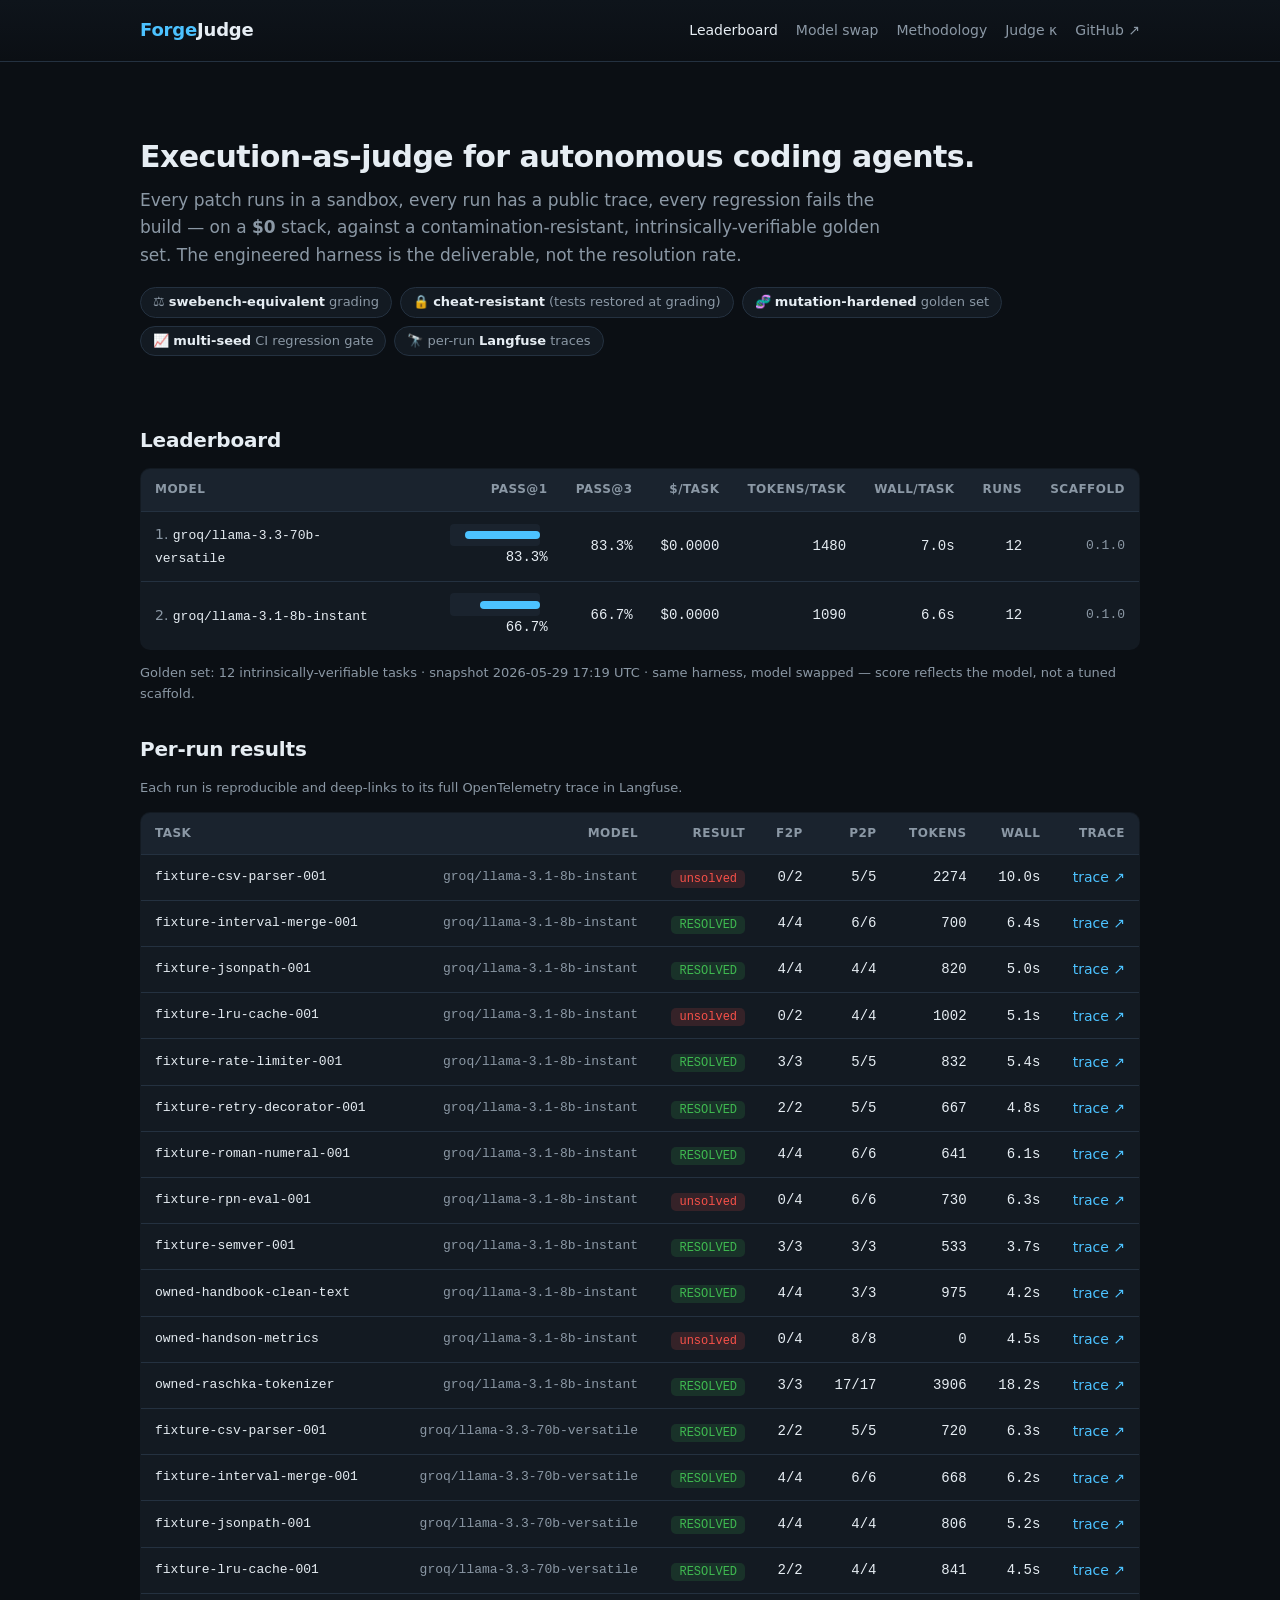
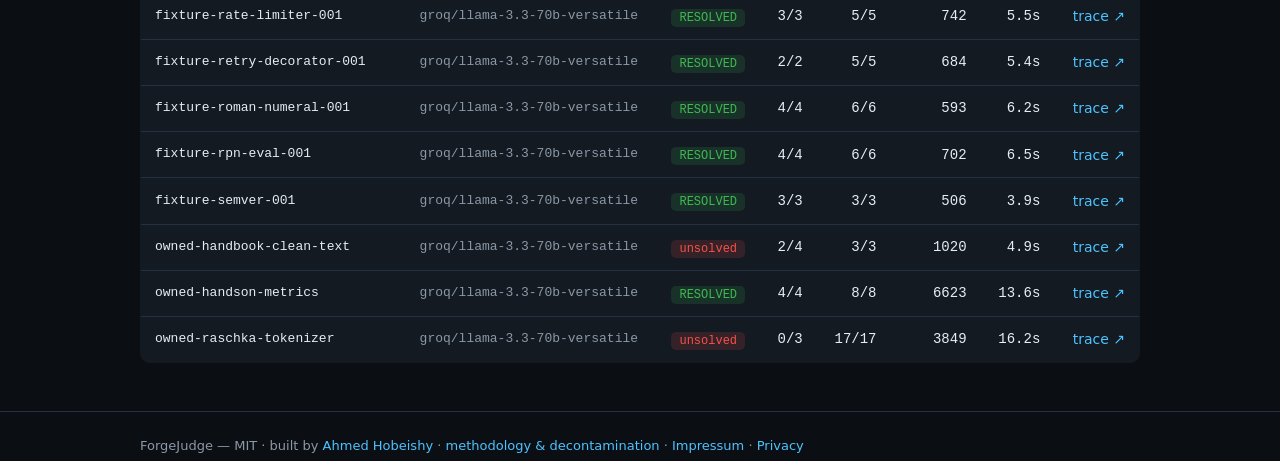
==== dashboard/public/index.html @ 35f71ef0 "feat: static dashboard + Neon->JSON export (leaderboard, model-swap, methodology, judge-κ, Impressum" ====
<!doctype html>
<html lang="en">
<head>
  <meta charset="utf-8" />
  <meta name="viewport" content="width=device-width, initial-scale=1" />
  <title>ForgeJudge — leaderboard + CI gate for autonomous coding agents</title>
  <meta name="description" content="An open, always-on leaderboard and CI gate for autonomous coding agents — every patch sandboxed, every run traced, every regression fails the build. $0 stack." />
  <meta property="og:title" content="ForgeJudge" />
  <meta property="og:description" content="Open leaderboard + CI gate for autonomous coding agents. Execution-as-judge, public traces, regression gate — on a $0 stack." />
  <link rel="stylesheet" href="styles.css" />
</head>
<body>
  <header class="site"><div class="wrap">
    <span class="brand"><span class="mark">Forge</span>Judge</span>
    <nav class="top">
      <a href="index.html" class="active">Leaderboard</a>
      <a href="model-swap.html">Model swap</a>
      <a href="methodology.html">Methodology</a>
      <a href="calibration.html">Judge κ</a>
      <a href="https://github.com/ahmedEid1/forgejudge" target="_blank" rel="noopener">GitHub ↗</a>
    </nav>
  </div></header>

  <main class="wrap">
    <section class="hero">
      <h1>Execution-as-judge for autonomous coding agents.</h1>
      <p class="lede">Every patch runs in a sandbox, every run has a public trace, every regression fails
        the build — on a <b>$0</b> stack, against a contamination-resistant, intrinsically-verifiable golden set.
        The engineered harness is the deliverable, not the resolution rate.</p>
      <div class="pills">
        <span class="pill">⚖️ <b>swebench-equivalent</b> grading</span>
        <span class="pill">🔒 <b>cheat-resistant</b> (tests restored at grading)</span>
        <span class="pill">🧬 <b>mutation-hardened</b> golden set</span>
        <span class="pill">📈 <b>multi-seed</b> CI regression gate</span>
        <span class="pill">🔭 per-run <b>Langfuse</b> traces</span>
      </div>
    </section>

    <section>
      <h2>Leaderboard</h2>
      <div id="leaderboard"><p class="muted">Loading…</p></div>
    </section>

    <section>
      <h2>Per-run results</h2>
      <p class="small muted">Each run is reproducible and deep-links to its full OpenTelemetry trace in Langfuse.</p>
      <div id="runs"><p class="muted">Loading…</p></div>
    </section>
  </main>

  <footer class="site"><div class="wrap">
    ForgeJudge — MIT · built by <a href="https://github.com/ahmedEid1" target="_blank" rel="noopener">Ahmed Hobeishy</a> ·
    <a href="methodology.html">methodology &amp; decontamination</a> ·
    <a href="impressum.html">Impressum</a> · <a href="privacy.html">Privacy</a>
  </div></footer>
  <script src="app.js"></script>
</body>
</html>
---- dashboard/public/styles.css ----
:root {
  --bg: #0b0f14;
  --panel: #131a22;
  --panel-2: #1a232e;
  --border: #243140;
  --text: #e6edf3;
  --muted: #8b98a5;
  --accent: #4cc2ff;
  --green: #3fb950;
  --red: #f85149;
  --amber: #d29922;
  --mono: ui-monospace, "SF Mono", "JetBrains Mono", Menlo, Consolas, monospace;
  --sans: ui-sans-serif, system-ui, -apple-system, "Segoe UI", Roboto, sans-serif;
}

* { box-sizing: border-box; }

body {
  margin: 0;
  background: var(--bg);
  color: var(--text);
  font-family: var(--sans);
  line-height: 1.6;
  font-size: 16px;
}

a { color: var(--accent); text-decoration: none; }
a:hover { text-decoration: underline; }

.wrap { max-width: 1040px; margin: 0 auto; padding: 0 20px; }

header.site {
  border-bottom: 1px solid var(--border);
  background: linear-gradient(180deg, #0e141b, var(--bg));
}
header.site .wrap { display: flex; align-items: center; gap: 24px; padding: 16px 20px; flex-wrap: wrap; }
.brand { font-weight: 700; font-size: 18px; letter-spacing: -0.01em; }
.brand .mark { color: var(--accent); }
nav.top { display: flex; gap: 18px; flex-wrap: wrap; margin-left: auto; }
nav.top a { color: var(--muted); font-size: 14px; }
nav.top a:hover, nav.top a.active { color: var(--text); text-decoration: none; }

.hero { padding: 48px 0 24px; }
.hero h1 { font-size: 30px; line-height: 1.25; margin: 0 0 12px; letter-spacing: -0.02em; }
.hero p.lede { color: var(--muted); font-size: 17px; max-width: 70ch; margin: 0 0 18px; }
.pills { display: flex; gap: 8px; flex-wrap: wrap; margin: 16px 0; }
.pill { background: var(--panel); border: 1px solid var(--border); border-radius: 999px;
  padding: 4px 12px; font-size: 13px; color: var(--muted); }
.pill b { color: var(--text); }

.note { background: var(--panel); border: 1px solid var(--border); border-left: 3px solid var(--amber);
  border-radius: 8px; padding: 12px 16px; color: var(--muted); font-size: 14px; margin: 18px 0; }

section { margin: 28px 0; }
h2 { font-size: 20px; margin: 0 0 12px; letter-spacing: -0.01em; }
h3 { font-size: 16px; margin: 22px 0 8px; }
p, li { color: #c4ced8; }
code { font-family: var(--mono); background: var(--panel-2); padding: 1px 6px; border-radius: 4px; font-size: 0.9em; }

table.board { width: 100%; border-collapse: collapse; font-size: 14px; background: var(--panel); border: 1px solid var(--border); border-radius: 10px; overflow: hidden; }
table.board th, table.board td { padding: 11px 14px; text-align: right; border-bottom: 1px solid var(--border); }
table.board th:first-child, table.board td:first-child { text-align: left; }
table.board thead th { color: var(--muted); font-weight: 600; font-size: 12px; text-transform: uppercase; letter-spacing: 0.04em; background: var(--panel-2); }
table.board tbody tr:last-child td { border-bottom: none; }
table.board tbody tr:hover { background: var(--panel-2); }
.num { font-family: var(--mono); }
.model { font-family: var(--mono); font-size: 13px; }
.rank { color: var(--muted); }

.bar { display: inline-block; height: 8px; border-radius: 4px; background: var(--accent); vertical-align: middle; }
.barwrap { display: inline-block; width: 90px; background: var(--panel-2); border-radius: 4px; margin-right: 8px; vertical-align: middle; }

.badge { font-family: var(--mono); font-size: 12px; padding: 2px 8px; border-radius: 5px; }
.badge.pass { background: rgba(63,185,80,0.15); color: var(--green); }
.badge.fail { background: rgba(248,81,73,0.15); color: var(--red); }

.grid2 { display: grid; grid-template-columns: 1fr 1fr; gap: 16px; }
.card { background: var(--panel); border: 1px solid var(--border); border-radius: 10px; padding: 18px; }
.kpi { font-family: var(--mono); font-size: 28px; color: var(--accent); }
.kpi-label { color: var(--muted); font-size: 13px; }

footer.site { border-top: 1px solid var(--border); margin-top: 48px; padding: 24px 0; color: var(--muted); font-size: 13px; }
.muted { color: var(--muted); }
.small { font-size: 13px; }

@media (max-width: 680px) {
  .grid2 { grid-template-columns: 1fr; }
  table.board { font-size: 13px; }
  table.board th, table.board td { padding: 8px 9px; }
  .barwrap { display: none; }
}
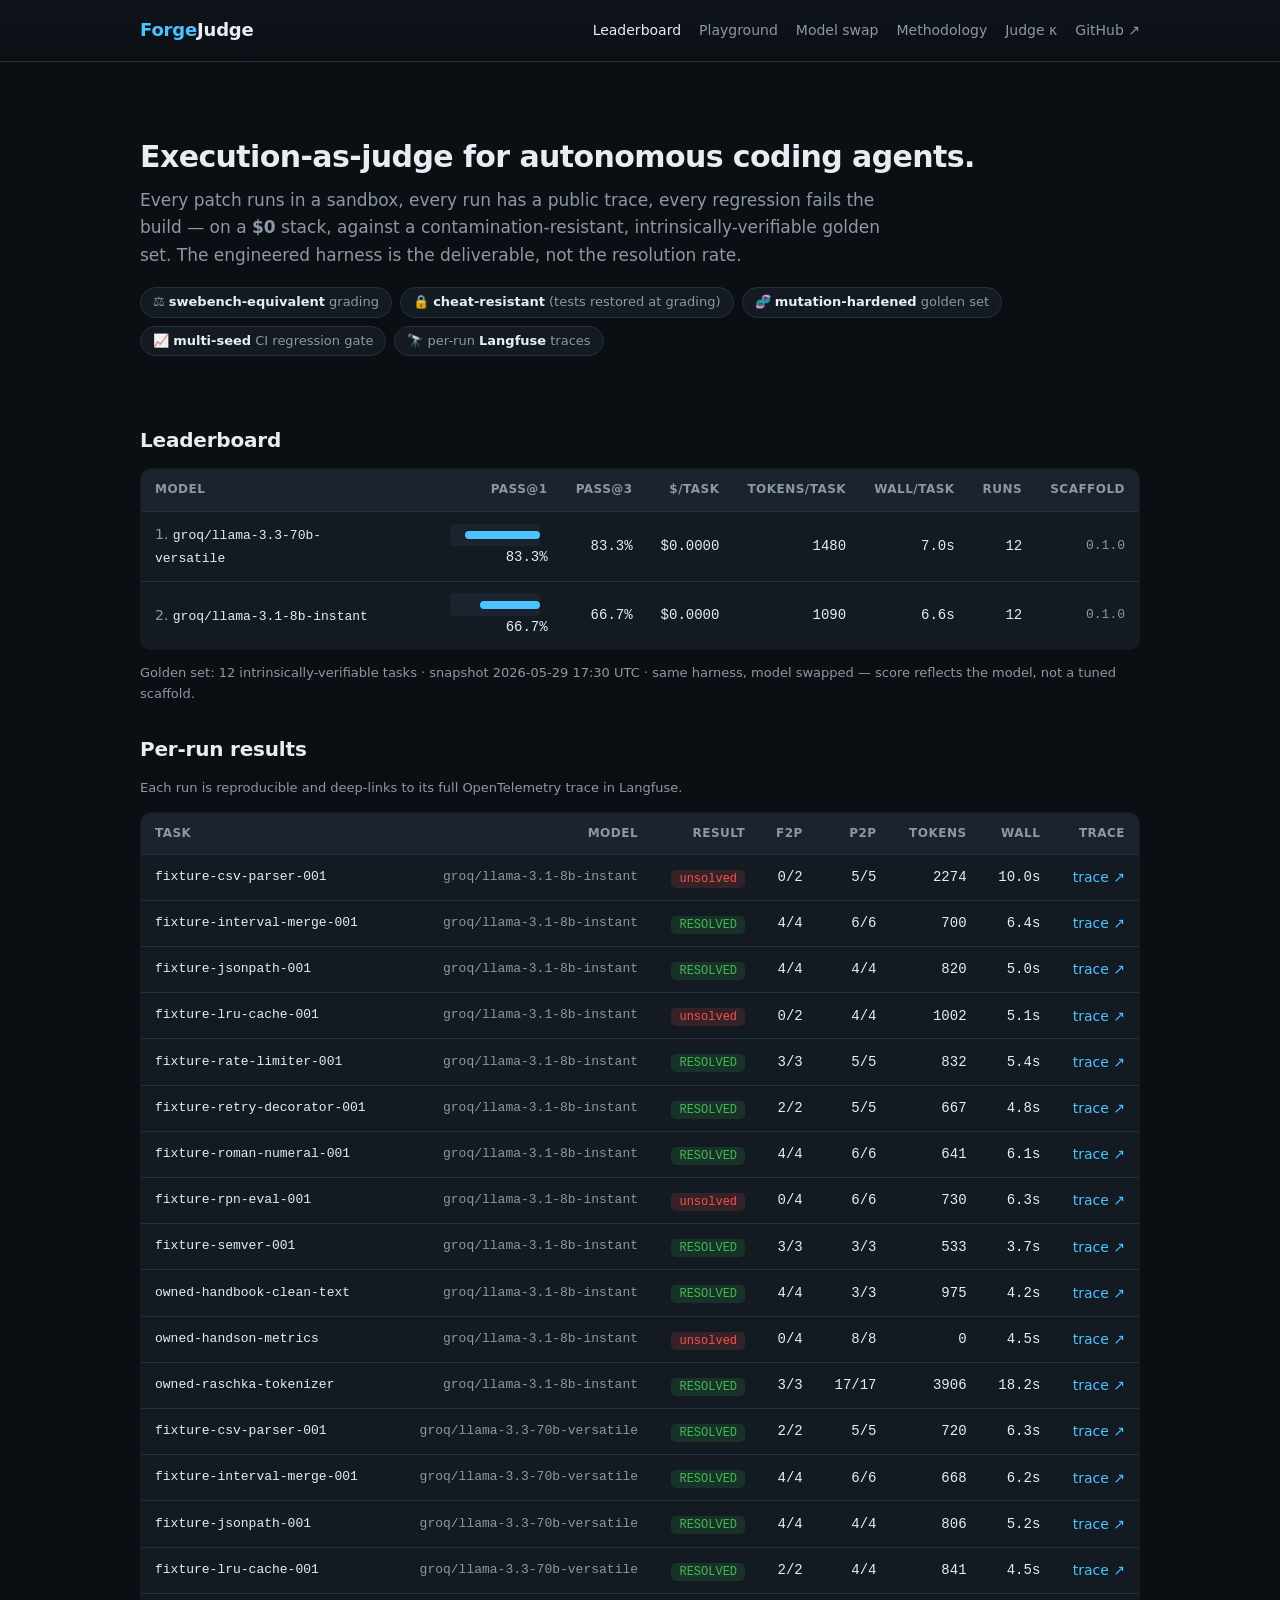
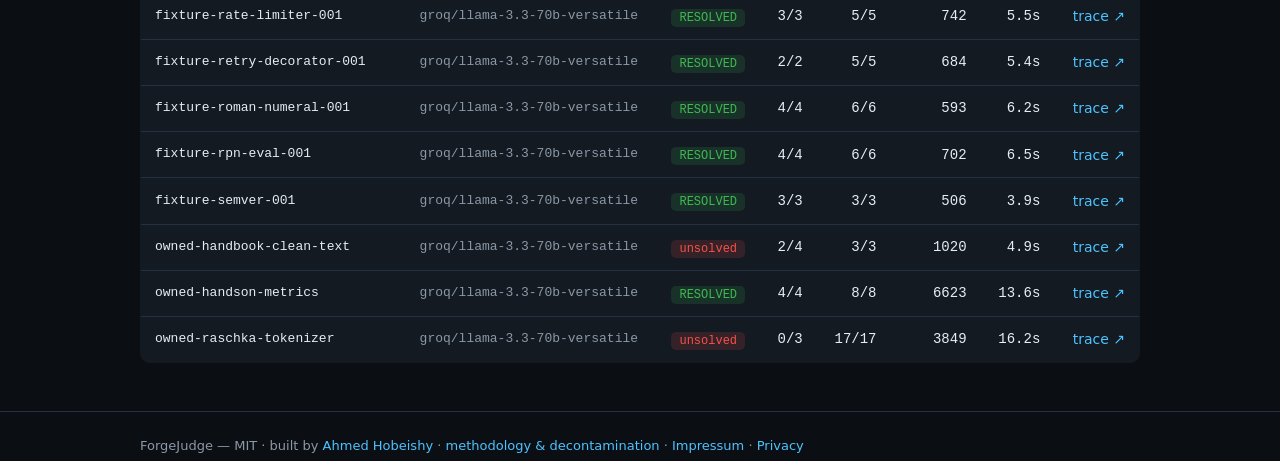
==== commit c0895e98: "feat: replay-first playground + enrich export (patch + problem_statement) Static page steps through " ====
--- a/dashboard/public/index.html
+++ b/dashboard/public/index.html
@@ -14,6 +14,7 @@
     <span class="brand"><span class="mark">Forge</span>Judge</span>
     <nav class="top">
       <a href="index.html" class="active">Leaderboard</a>
+      <a href="playground.html">Playground</a>
       <a href="model-swap.html">Model swap</a>
       <a href="methodology.html">Methodology</a>
       <a href="calibration.html">Judge κ</a>
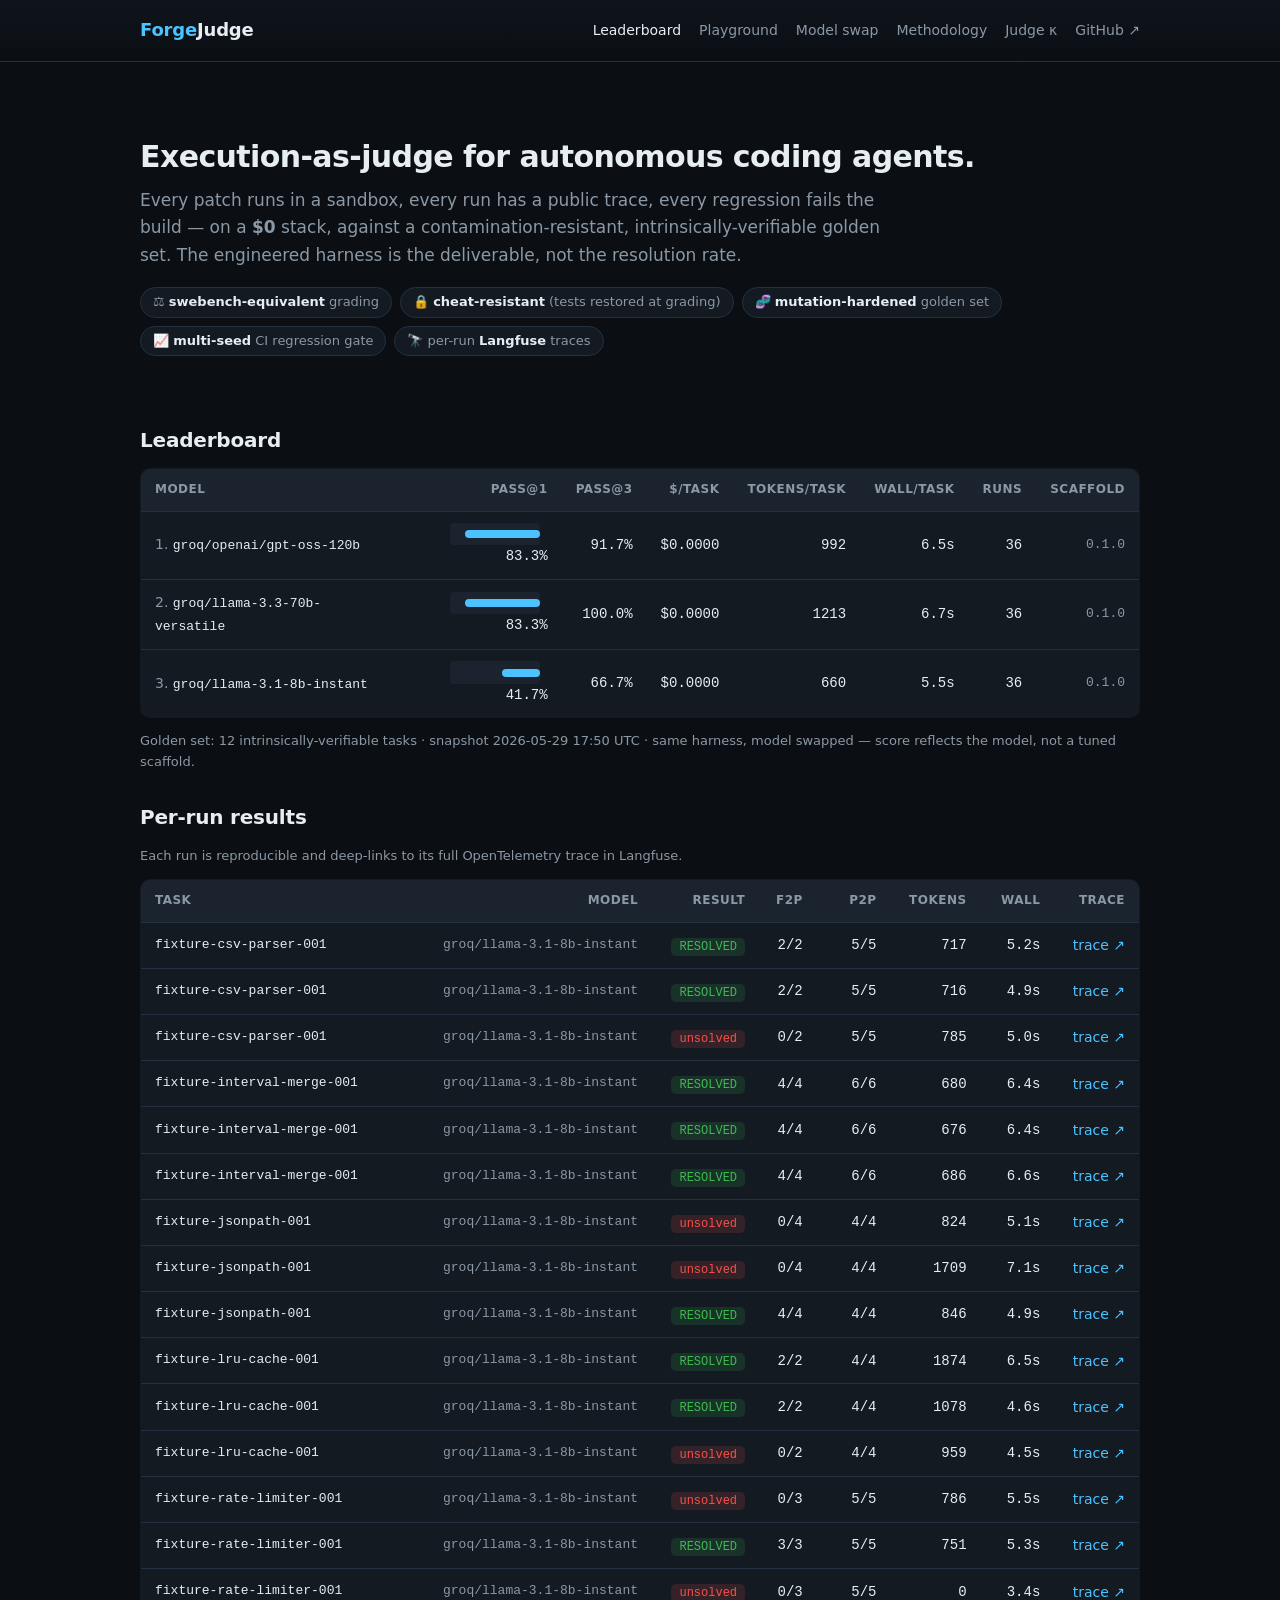
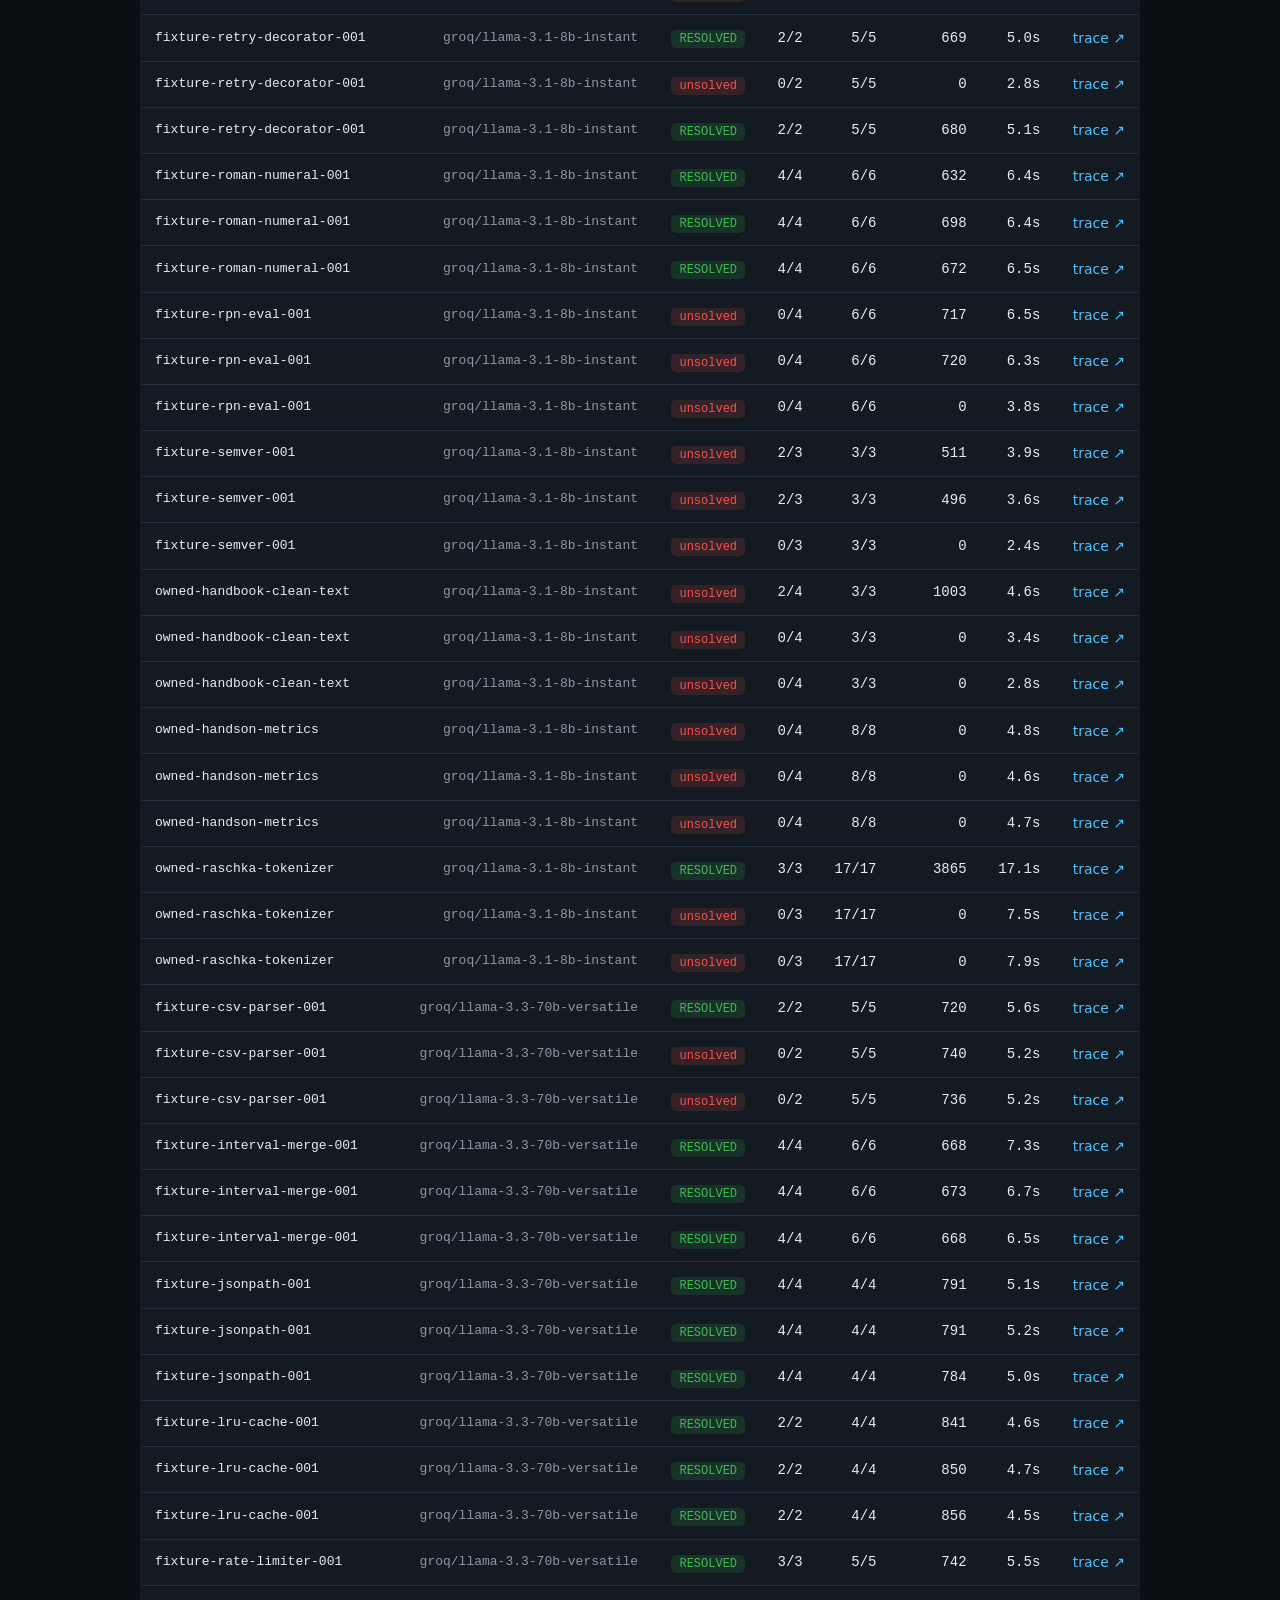
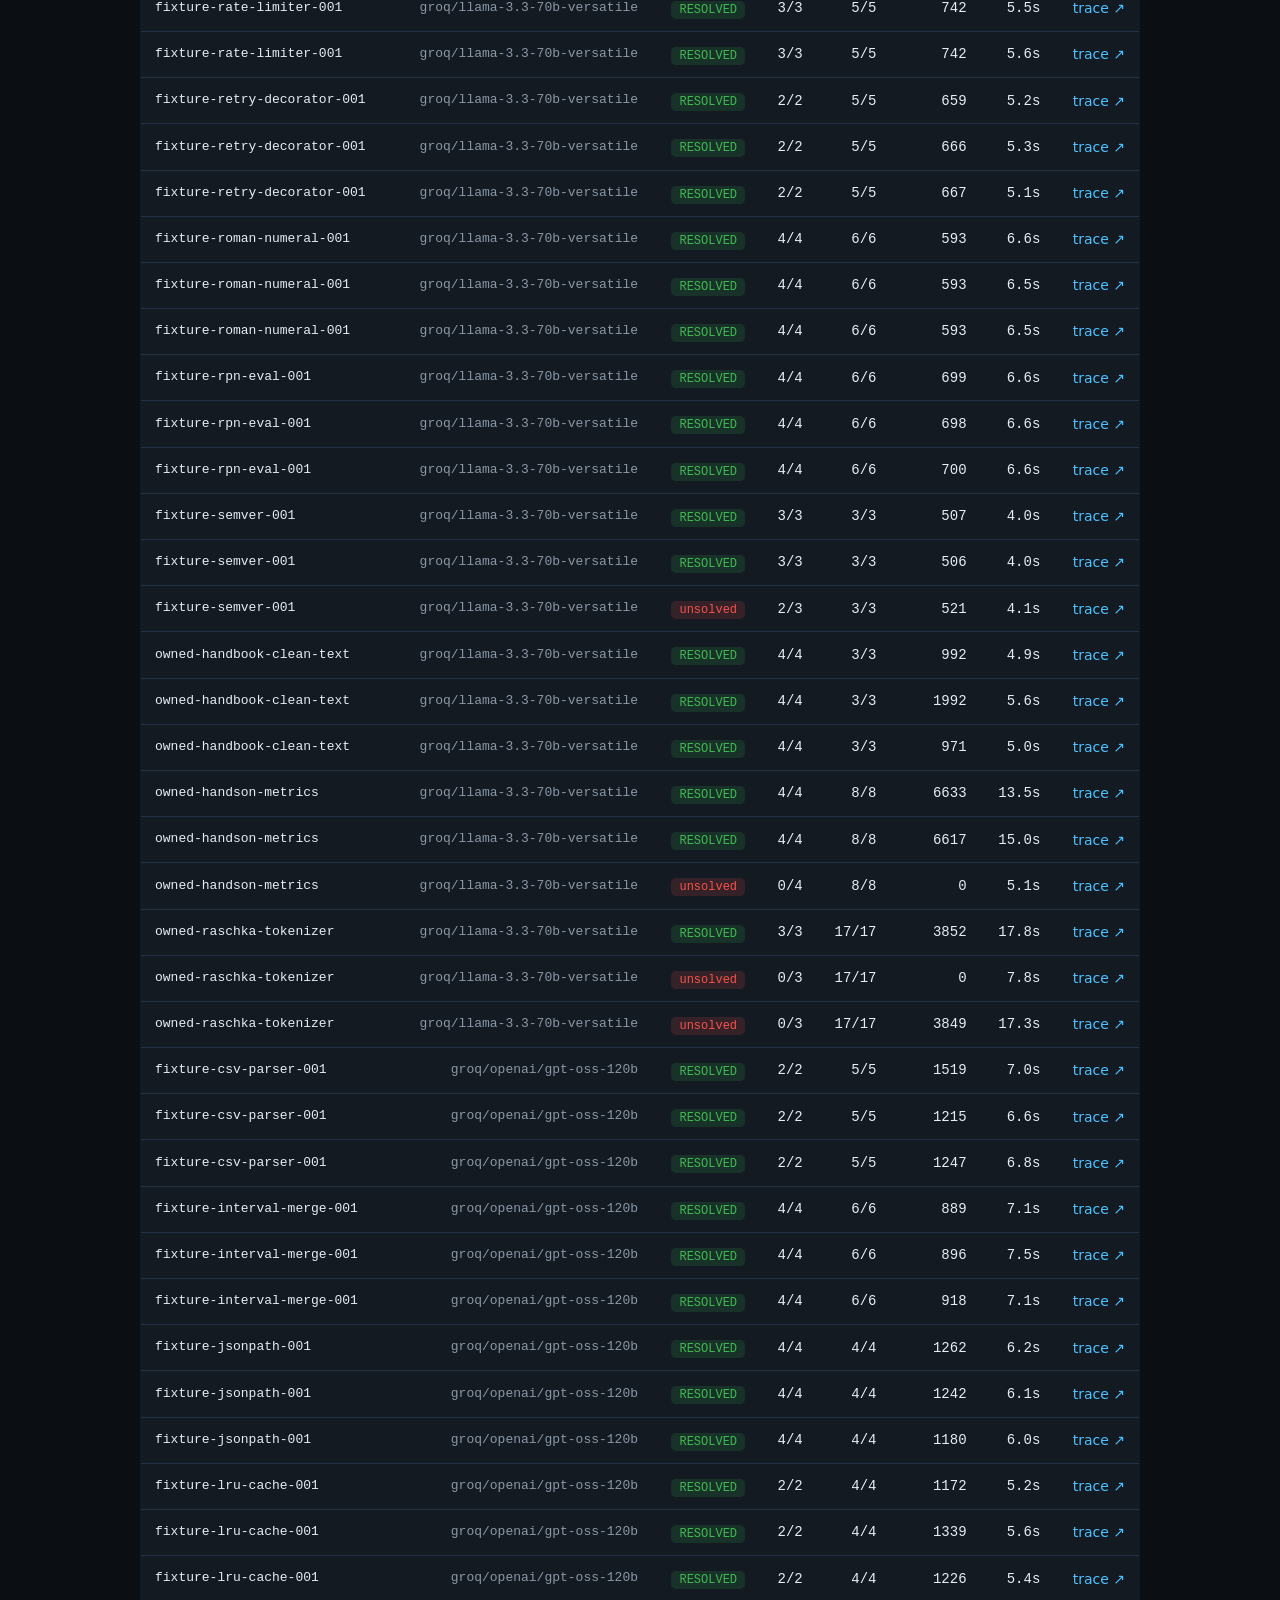
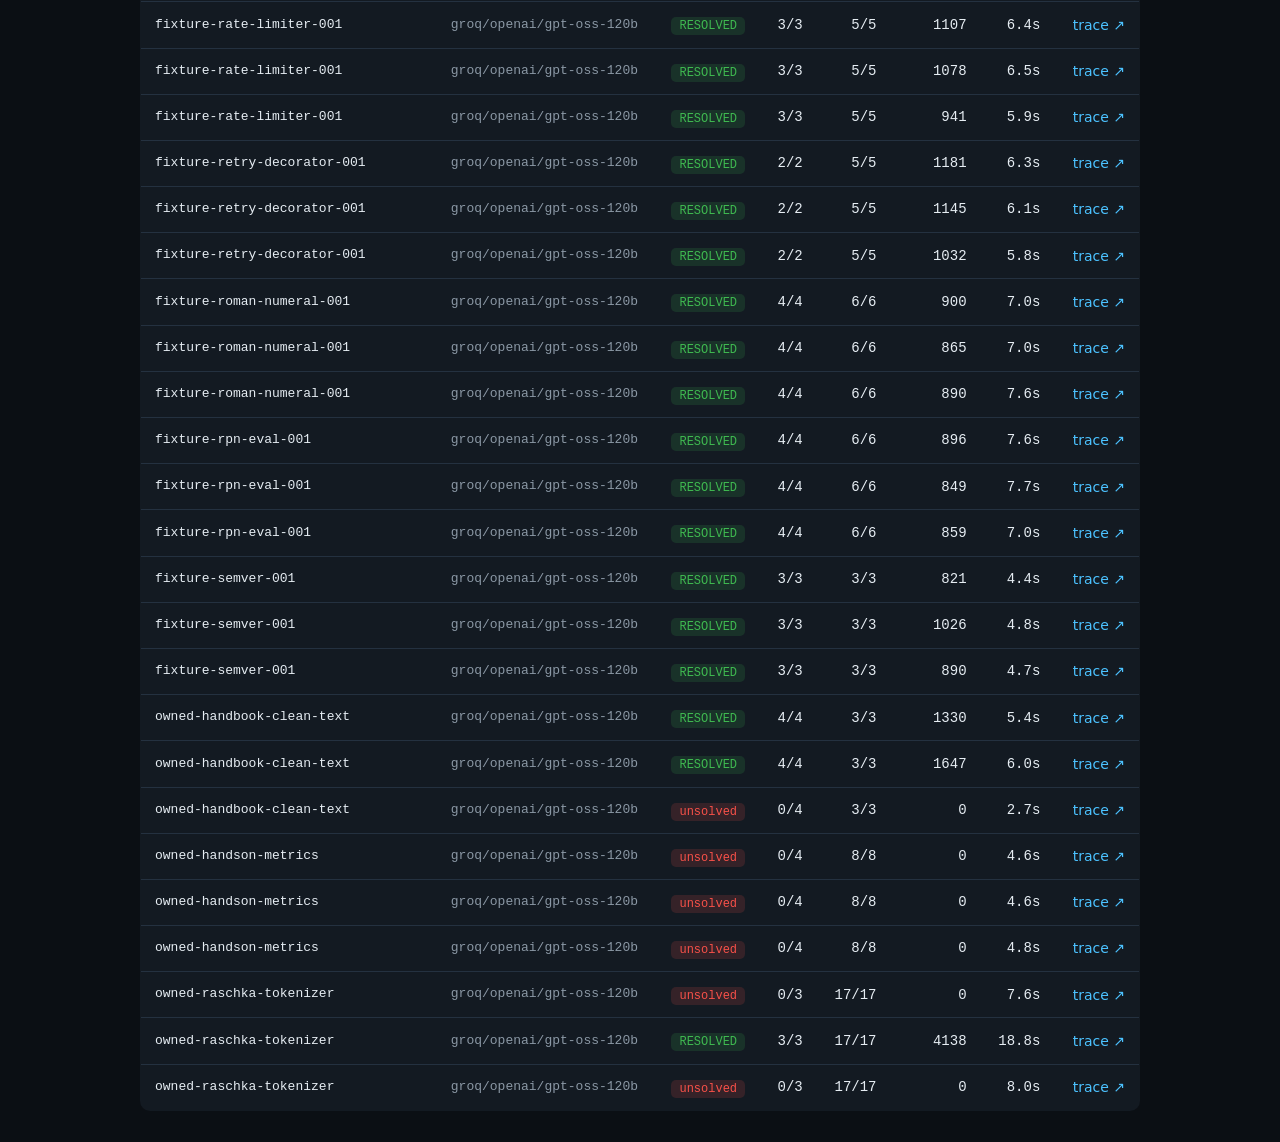
==== commit 9f0d6b21: "feat(dashboard): branded og:image + Twitter card meta (rich link previews)" ====
--- a/dashboard/public/index.html
+++ b/dashboard/public/index.html
@@ -5,8 +5,17 @@
   <meta name="viewport" content="width=device-width, initial-scale=1" />
   <title>ForgeJudge — leaderboard + CI gate for autonomous coding agents</title>
   <meta name="description" content="An open, always-on leaderboard and CI gate for autonomous coding agents — every patch sandboxed, every run traced, every regression fails the build. $0 stack." />
-  <meta property="og:title" content="ForgeJudge" />
+  <meta property="og:type" content="website" />
+  <meta property="og:url" content="https://forgejudge.pages.dev" />
+  <meta property="og:title" content="ForgeJudge — leaderboard + CI gate for autonomous coding agents" />
   <meta property="og:description" content="Open leaderboard + CI gate for autonomous coding agents. Execution-as-judge, public traces, regression gate — on a $0 stack." />
+  <meta property="og:image" content="https://forgejudge.pages.dev/og.png" />
+  <meta property="og:image:width" content="1200" />
+  <meta property="og:image:height" content="630" />
+  <meta name="twitter:card" content="summary_large_image" />
+  <meta name="twitter:title" content="ForgeJudge — leaderboard + CI gate for autonomous coding agents" />
+  <meta name="twitter:description" content="Execution-as-judge, public traces, multi-seed regression gate — on a $0 stack." />
+  <meta name="twitter:image" content="https://forgejudge.pages.dev/og.png" />
   <link rel="stylesheet" href="styles.css" />
 </head>
 <body>
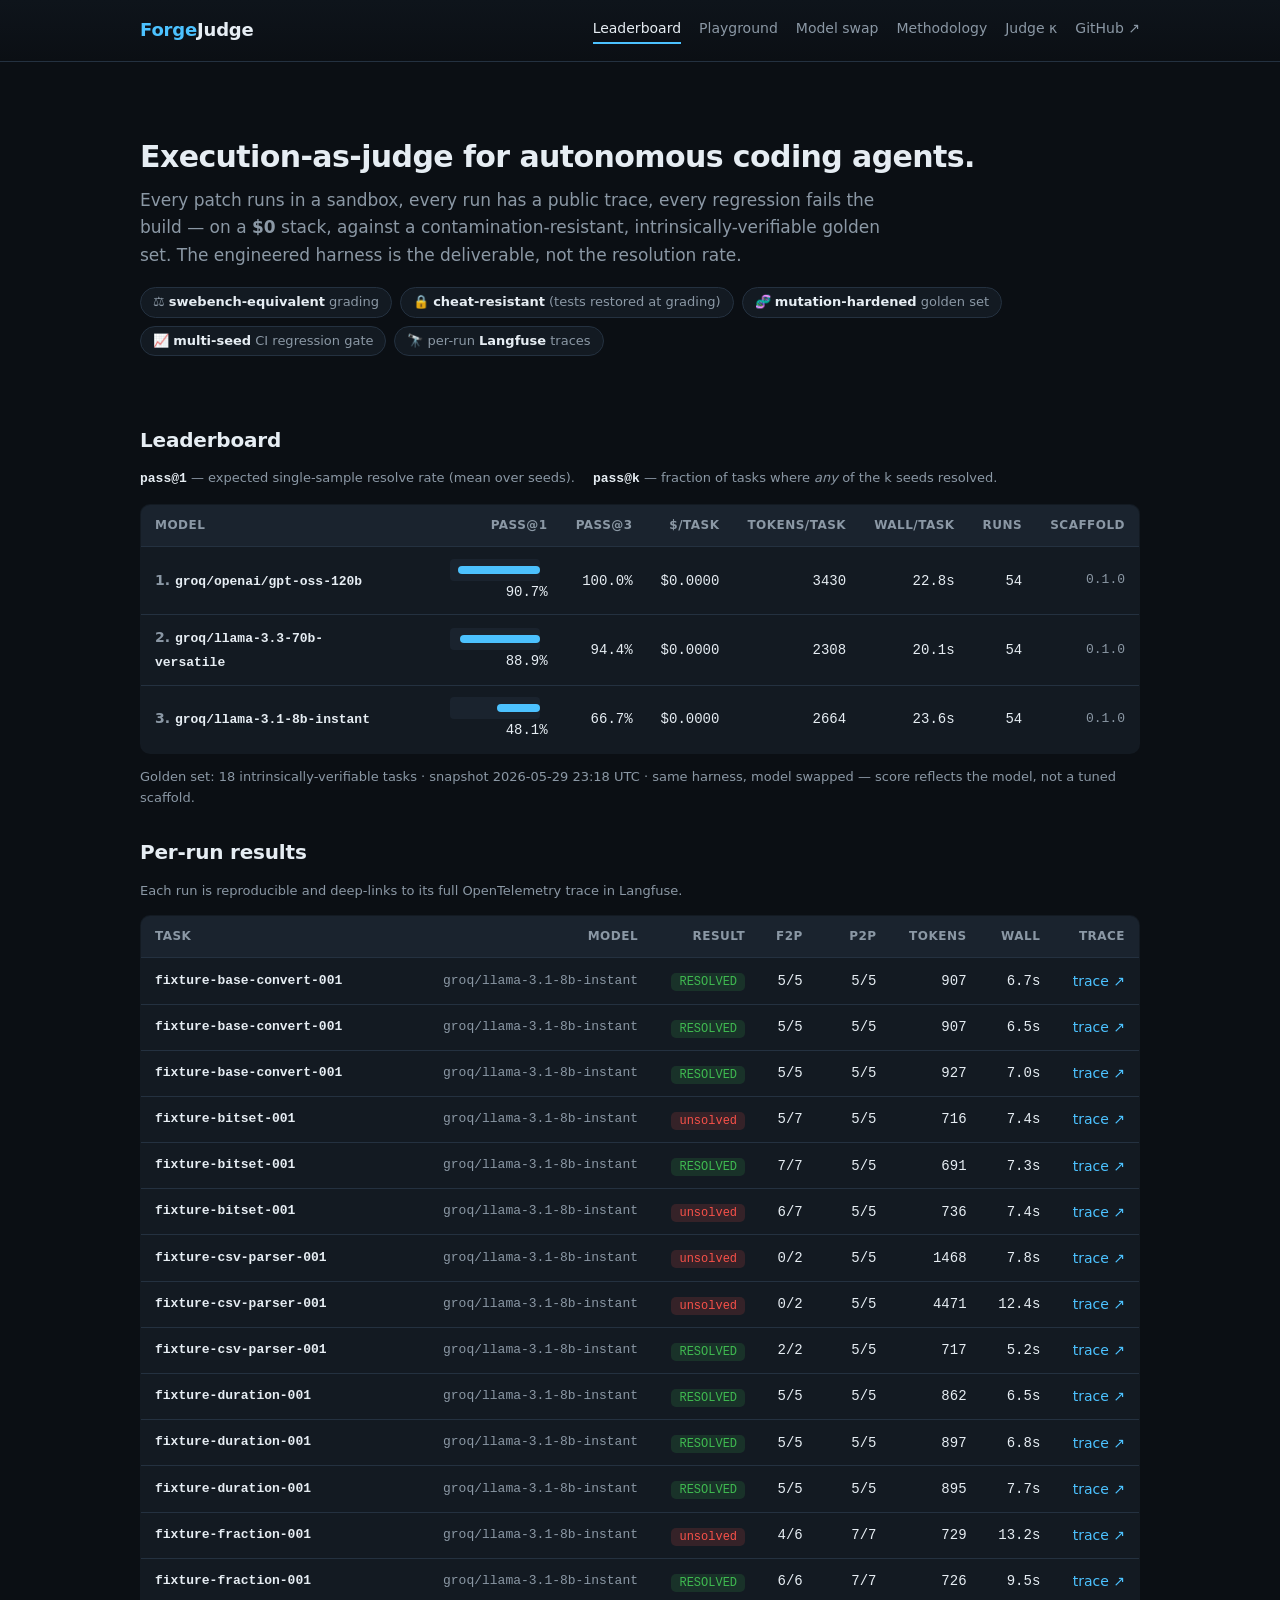
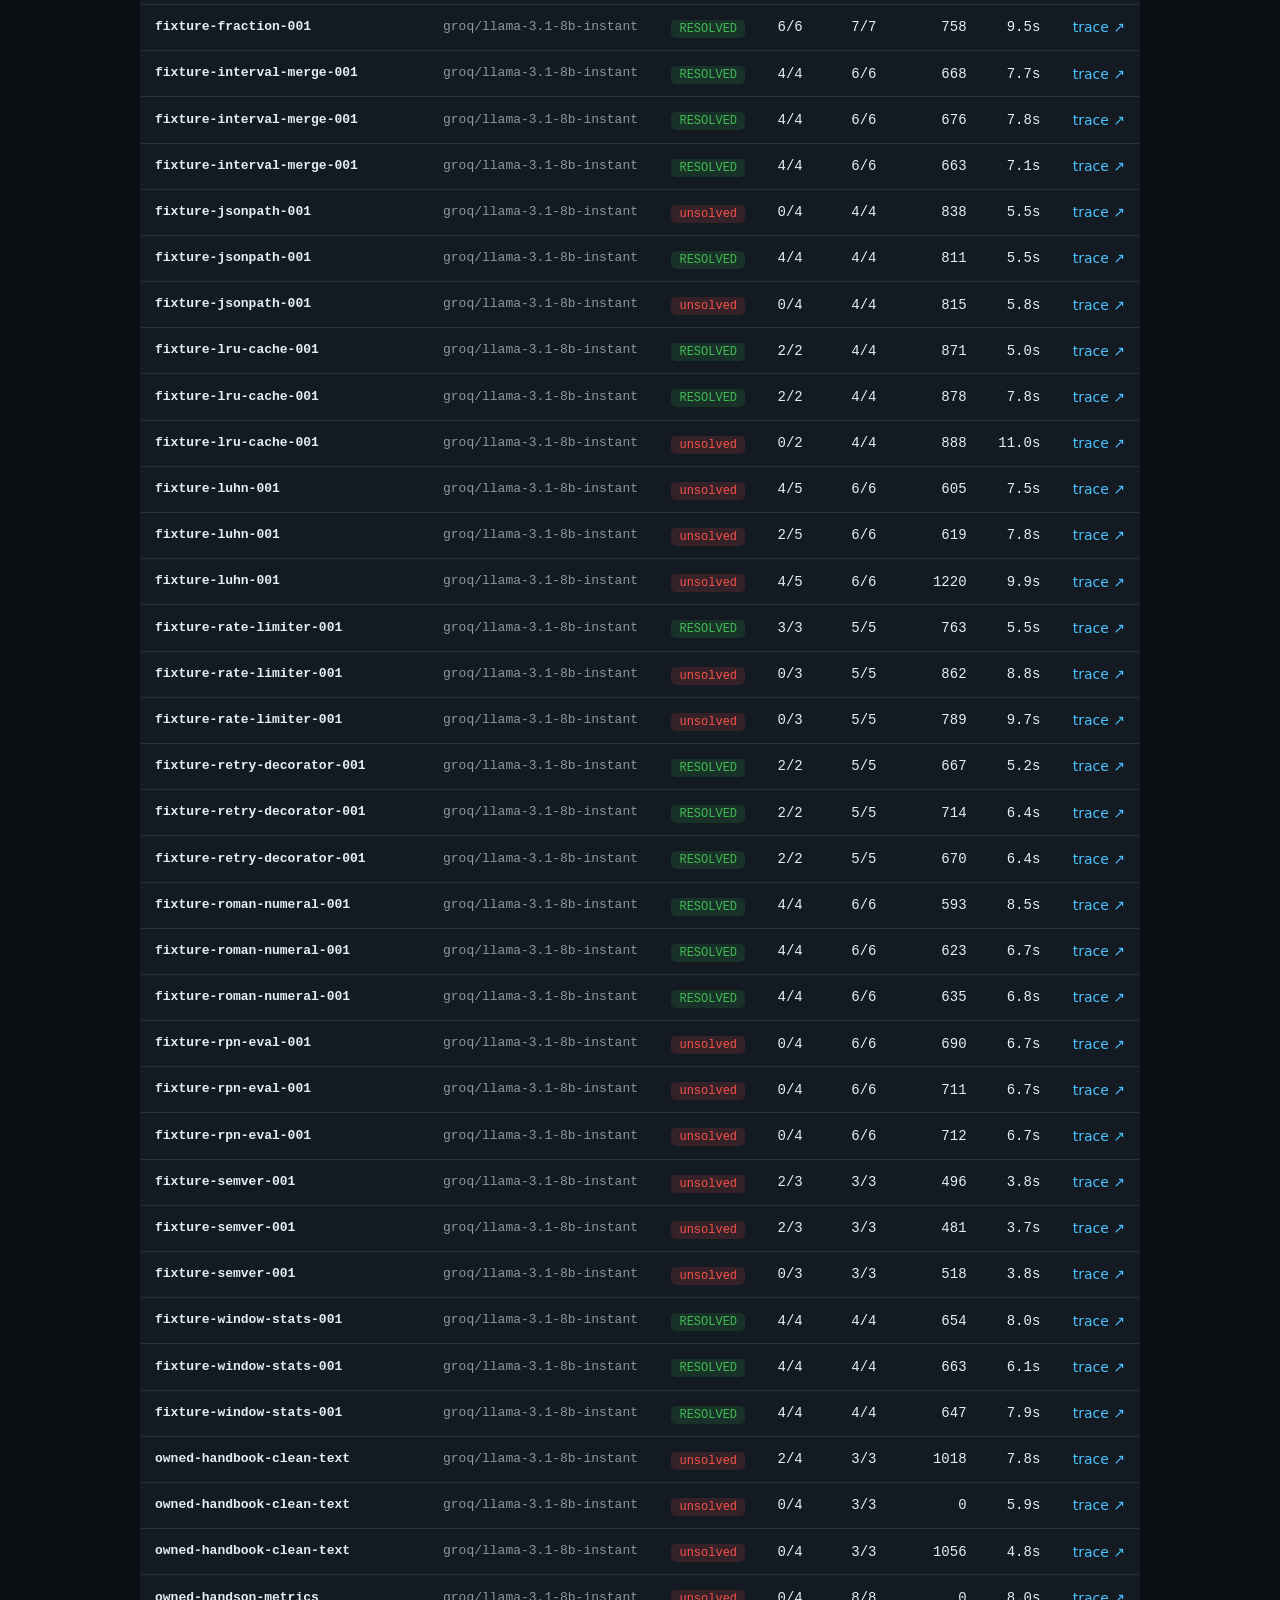
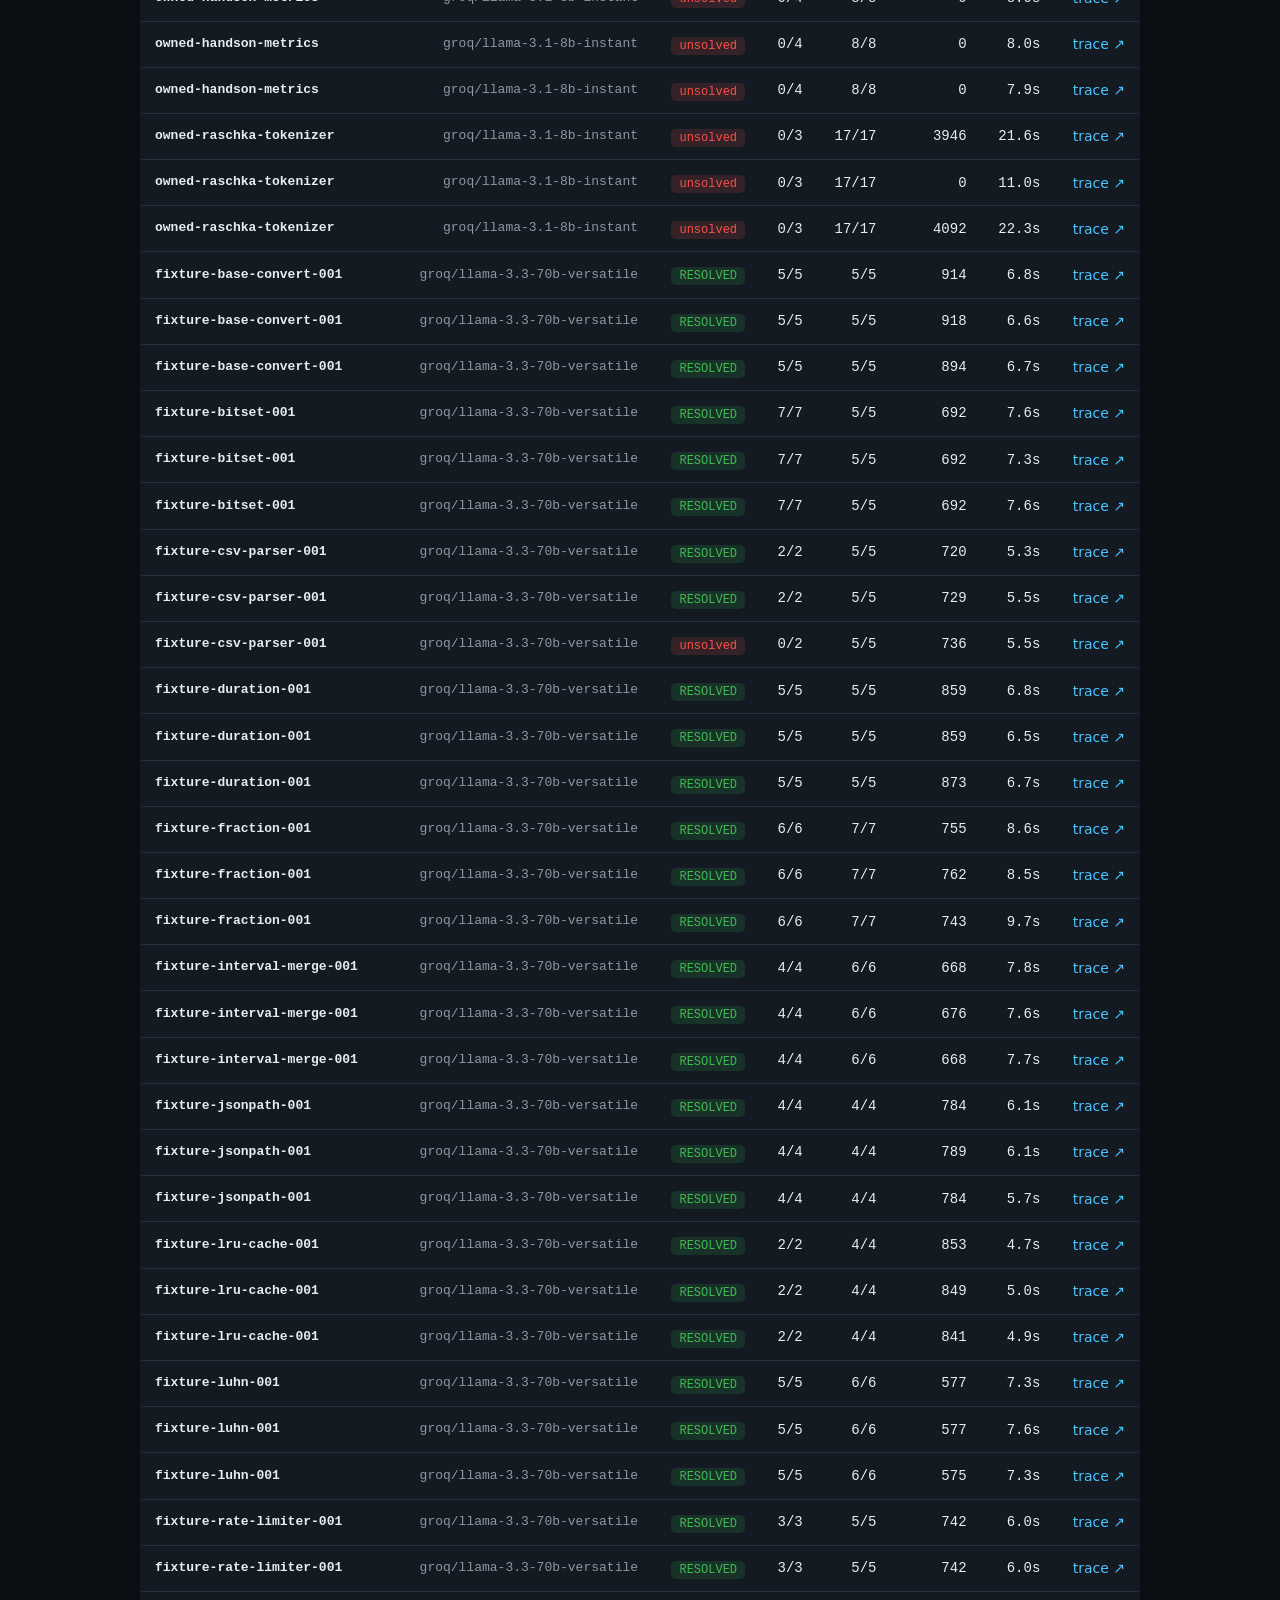
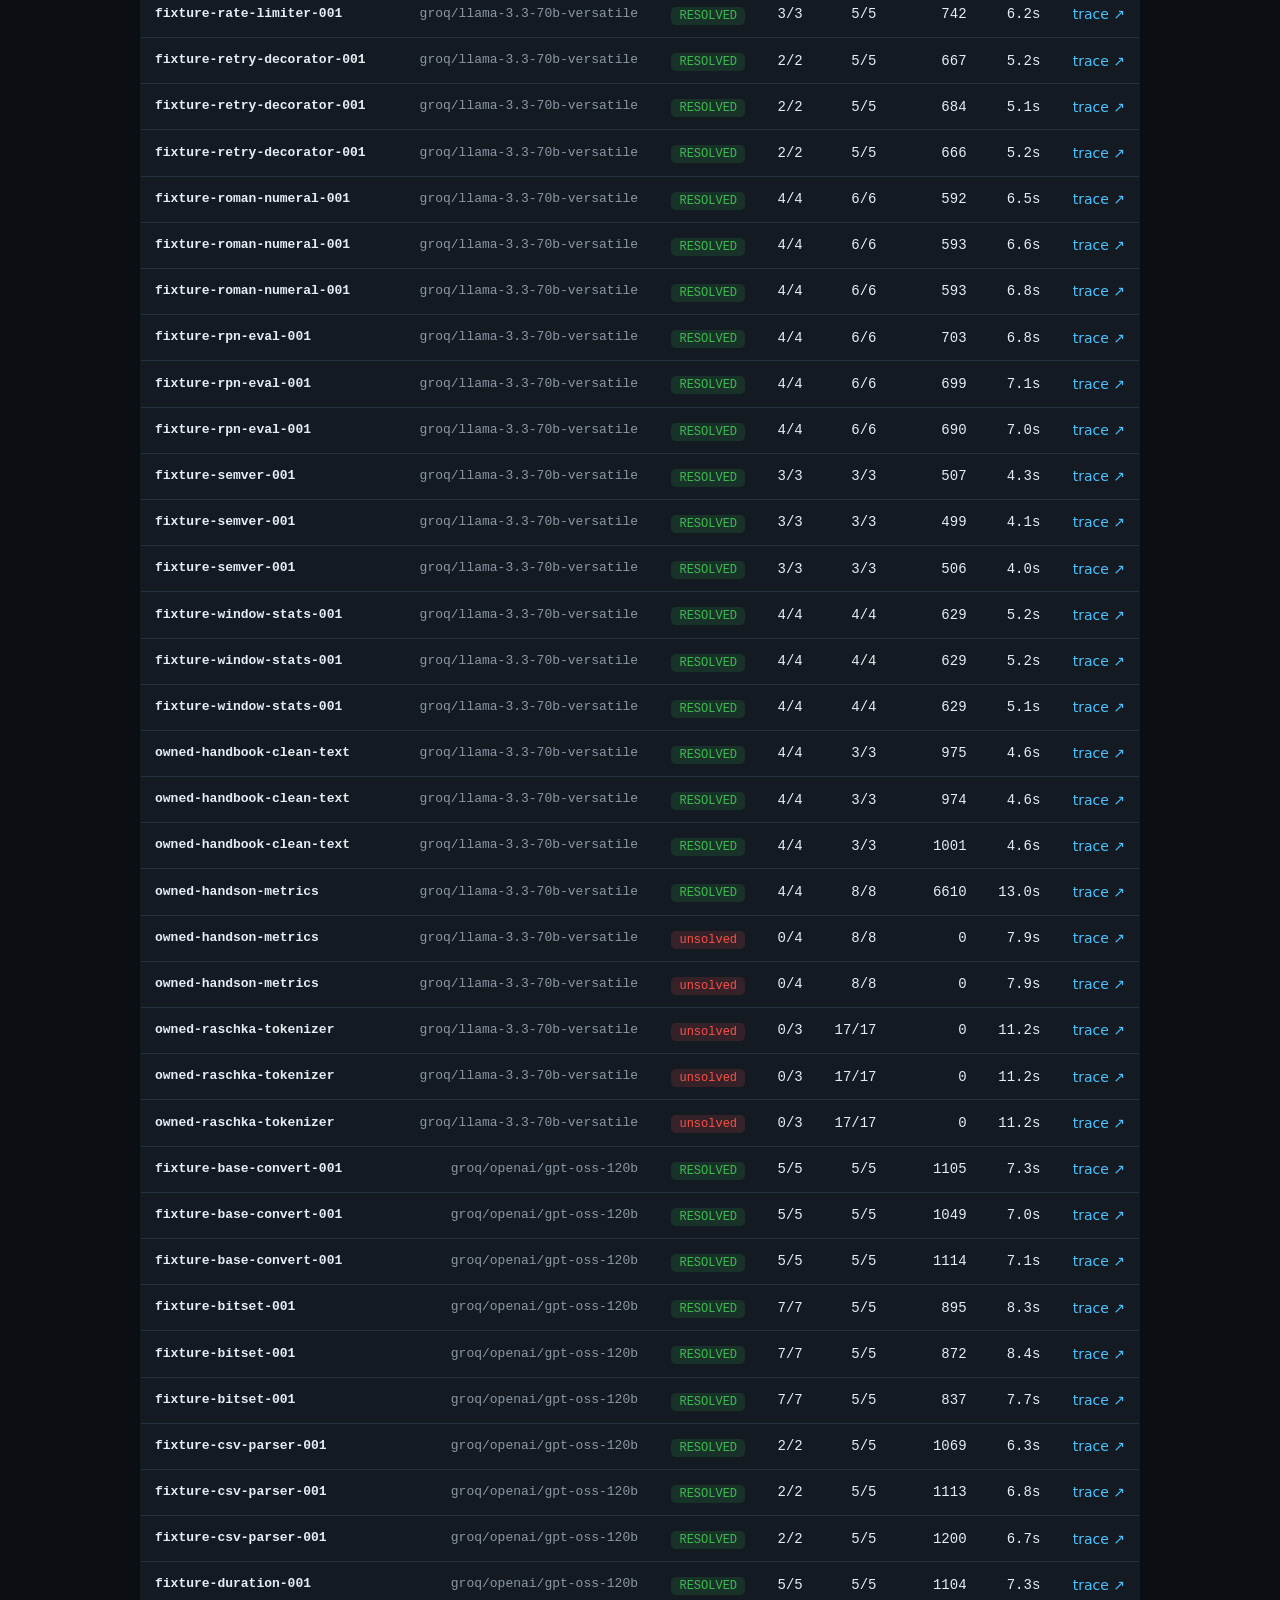
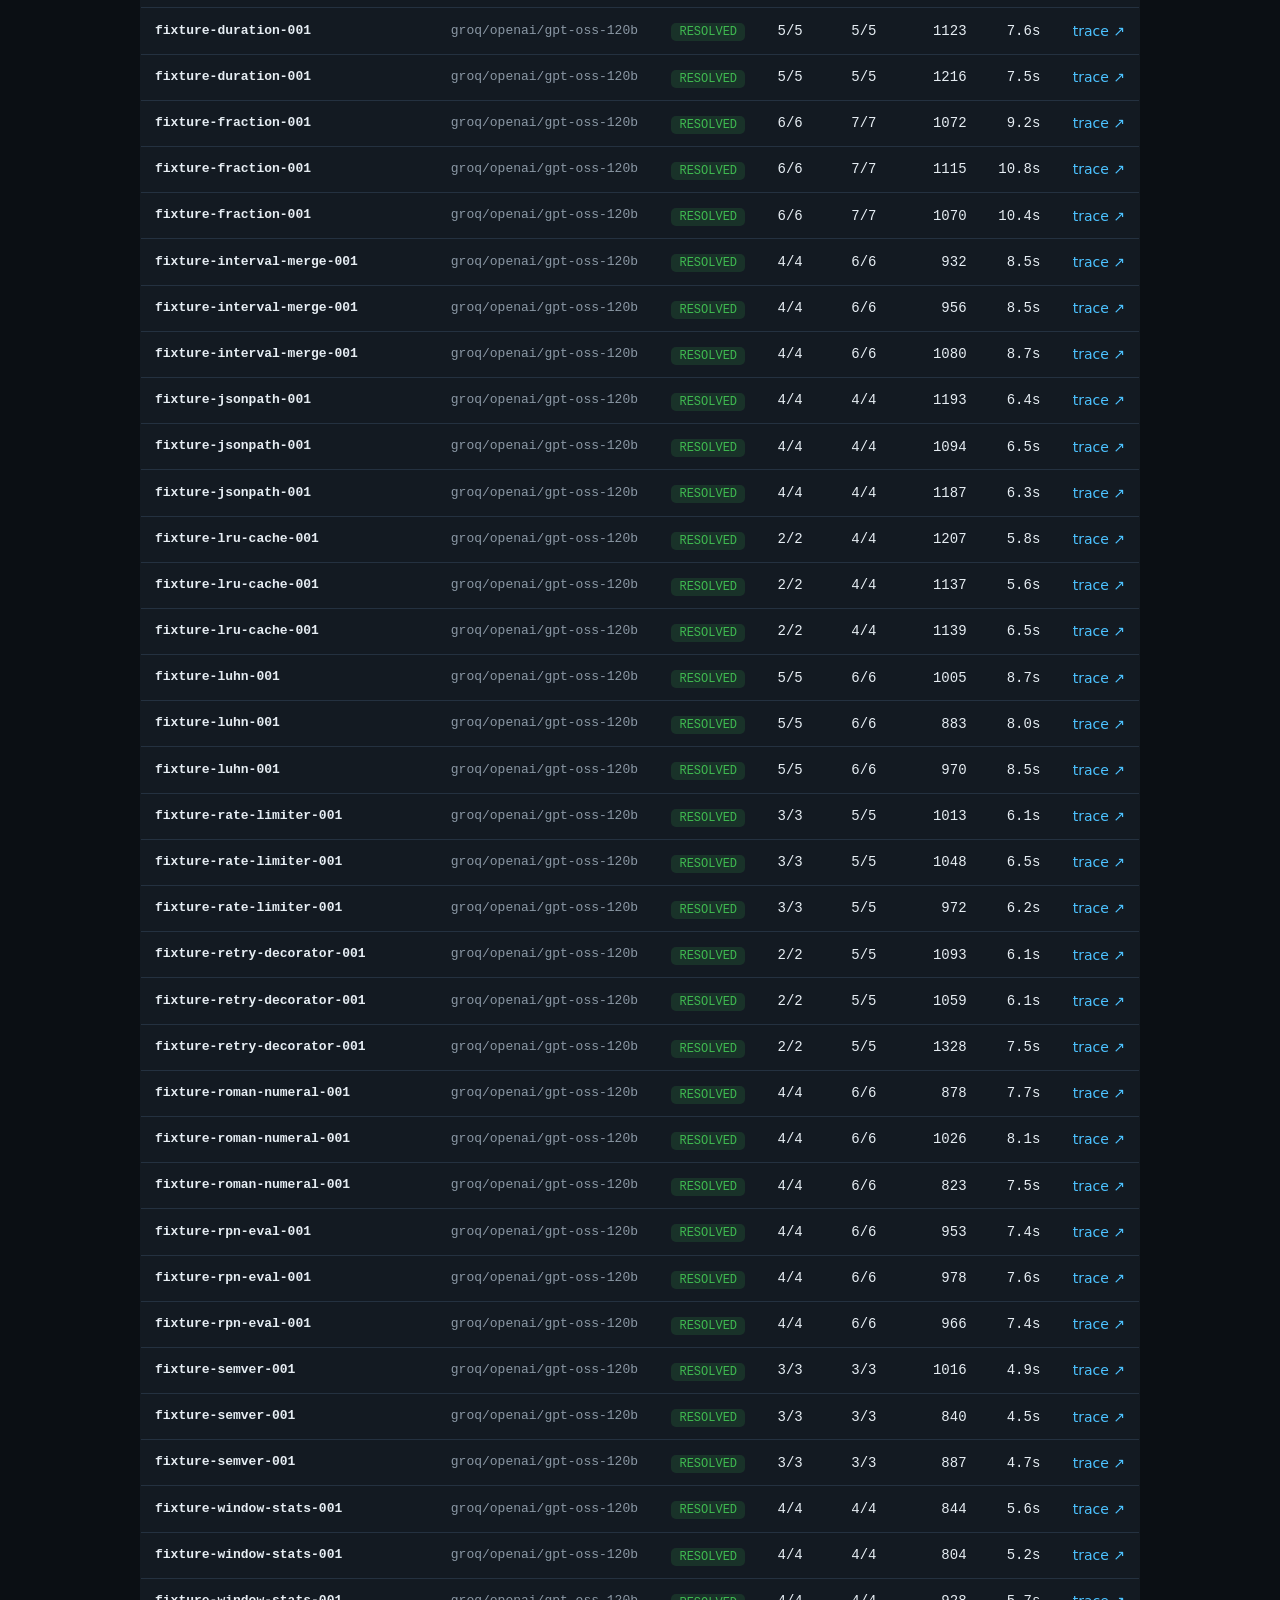
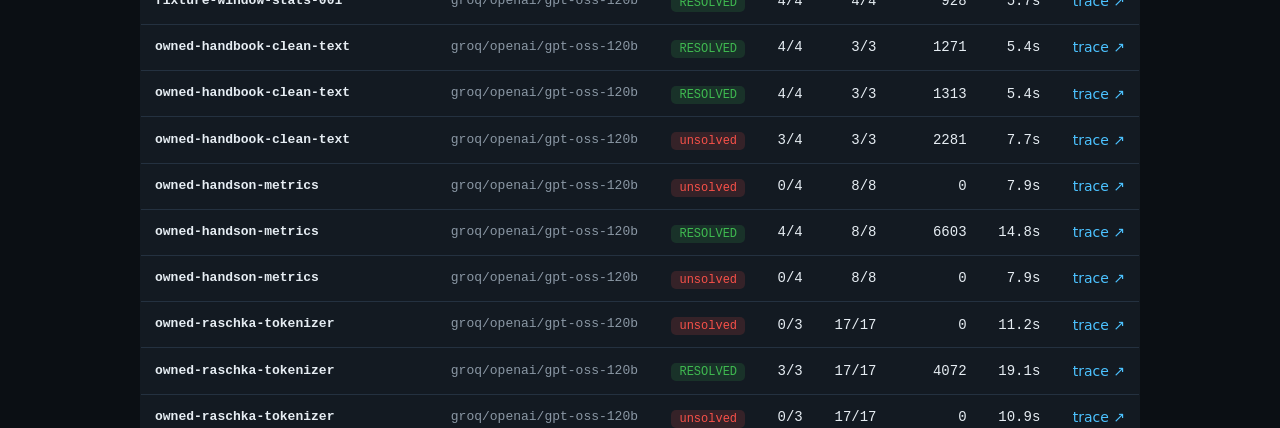
==== commit 91ffe81b: "feat(dashboard): polish — consistent nav, static assets, security headers, a11y - Consistent primary" ====
--- a/dashboard/public/index.html
+++ b/dashboard/public/index.html
@@ -5,24 +5,27 @@
   <meta name="viewport" content="width=device-width, initial-scale=1" />
   <title>ForgeJudge — leaderboard + CI gate for autonomous coding agents</title>
   <meta name="description" content="An open, always-on leaderboard and CI gate for autonomous coding agents — every patch sandboxed, every run traced, every regression fails the build. $0 stack." />
+  <link rel="canonical" href="https://forgejudge.ahmedhobeishy.tech/" />
   <meta property="og:type" content="website" />
-  <meta property="og:url" content="https://forgejudge.pages.dev" />
+  <meta property="og:url" content="https://forgejudge.ahmedhobeishy.tech/" />
   <meta property="og:title" content="ForgeJudge — leaderboard + CI gate for autonomous coding agents" />
   <meta property="og:description" content="Open leaderboard + CI gate for autonomous coding agents. Execution-as-judge, public traces, regression gate — on a $0 stack." />
-  <meta property="og:image" content="https://forgejudge.pages.dev/og.png" />
+  <meta property="og:image" content="https://forgejudge.ahmedhobeishy.tech/og.png" />
   <meta property="og:image:width" content="1200" />
   <meta property="og:image:height" content="630" />
   <meta name="twitter:card" content="summary_large_image" />
   <meta name="twitter:title" content="ForgeJudge — leaderboard + CI gate for autonomous coding agents" />
   <meta name="twitter:description" content="Execution-as-judge, public traces, multi-seed regression gate — on a $0 stack." />
-  <meta name="twitter:image" content="https://forgejudge.pages.dev/og.png" />
+  <meta name="twitter:image" content="https://forgejudge.ahmedhobeishy.tech/og.png" />
+  <link rel="icon" href="favicon.svg" type="image/svg+xml" />
   <link rel="stylesheet" href="styles.css" />
 </head>
 <body>
+  <a class="skip-link" href="#main">Skip to content</a>
   <header class="site"><div class="wrap">
     <span class="brand"><span class="mark">Forge</span>Judge</span>
-    <nav class="top">
-      <a href="index.html" class="active">Leaderboard</a>
+    <nav class="top" aria-label="Primary">
+      <a href="index.html" aria-current="page">Leaderboard</a>
       <a href="playground.html">Playground</a>
       <a href="model-swap.html">Model swap</a>
       <a href="methodology.html">Methodology</a>
@@ -31,7 +34,7 @@
     </nav>
   </div></header>
 
-  <main class="wrap">
+  <main class="wrap" id="main">
     <section class="hero">
       <h1>Execution-as-judge for autonomous coding agents.</h1>
       <p class="lede">Every patch runs in a sandbox, every run has a public trace, every regression fails
@@ -48,6 +51,10 @@
 
     <section>
       <h2>Leaderboard</h2>
+      <ul class="defs" aria-label="Metric definitions">
+        <li><b>pass@1</b> — expected single-sample resolve rate (mean over seeds).</li>
+        <li><b>pass@k</b> — fraction of tasks where <em>any</em> of the k seeds resolved.</li>
+      </ul>
       <div id="leaderboard"><p class="muted">Loading…</p></div>
     </section>
 
--- a/dashboard/public/styles.css
+++ b/dashboard/public/styles.css
@@ -27,6 +27,20 @@
 a { color: var(--accent); text-decoration: none; }
 a:hover { text-decoration: underline; }
 
+/* Visually-hidden until focused: skip-to-content link for keyboard/AT users. */
+.skip-link {
+  position: absolute; left: 8px; top: -48px; z-index: 100;
+  background: var(--accent); color: #04121c; font-weight: 600; font-size: 14px;
+  padding: 8px 14px; border-radius: 0 0 8px 8px; transition: top 0.15s ease;
+}
+.skip-link:focus { top: 0; text-decoration: none; outline: 2px solid var(--text); }
+
+/* Reusable visually-hidden helper (table captions, etc.). */
+.sr-only {
+  position: absolute; width: 1px; height: 1px; padding: 0; margin: -1px;
+  overflow: hidden; clip: rect(0 0 0 0); white-space: nowrap; border: 0;
+}
+
 .wrap { max-width: 1040px; margin: 0 auto; padding: 0 20px; }
 
 header.site {
@@ -38,7 +52,20 @@
 .brand .mark { color: var(--accent); }
 nav.top { display: flex; gap: 18px; flex-wrap: wrap; margin-left: auto; }
 nav.top a { color: var(--muted); font-size: 14px; }
-nav.top a:hover, nav.top a.active { color: var(--text); text-decoration: none; }
+nav.top a:hover, nav.top a.active,
+nav.top a[aria-current="page"] { color: var(--text); text-decoration: none; }
+nav.top a[aria-current="page"] { border-bottom: 2px solid var(--accent); padding-bottom: 2px; }
+
+/* A focus ring everywhere for keyboard users (a11y). */
+a:focus-visible, select:focus-visible, .skip-link:focus-visible {
+  outline: 2px solid var(--accent); outline-offset: 2px; border-radius: 3px;
+}
+
+/* Inline term definition (e.g. pass@1 / pass@k) — dotted underline + help cursor. */
+dfn, abbr[title] { font-style: normal; cursor: help; text-decoration: underline dotted var(--muted); text-underline-offset: 3px; }
+.defs { display: flex; gap: 18px; flex-wrap: wrap; margin: 0 0 14px; padding: 0; list-style: none; }
+.defs li { color: var(--muted); font-size: 13px; }
+.defs b { color: var(--text); font-family: var(--mono); }
 
 .hero { padding: 48px 0 24px; }
 .hero h1 { font-size: 30px; line-height: 1.25; margin: 0 0 12px; letter-spacing: -0.02em; }
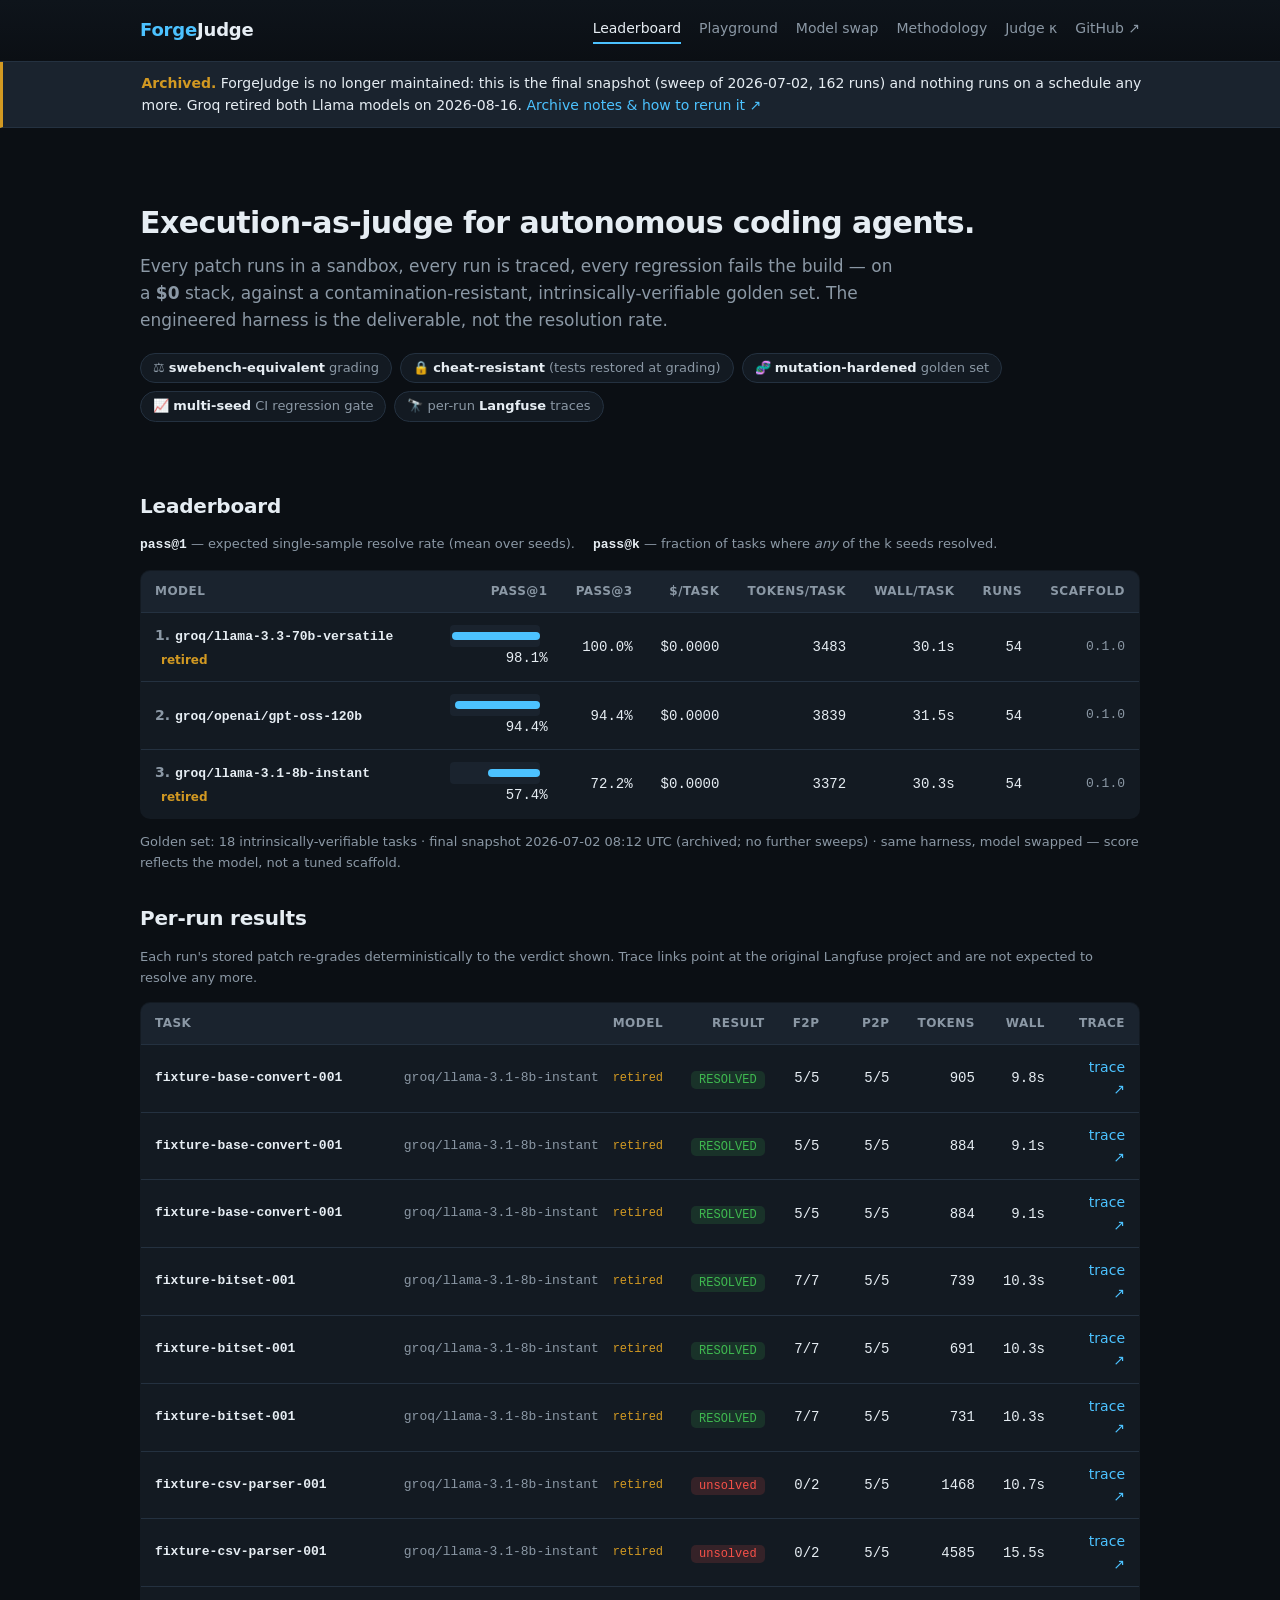
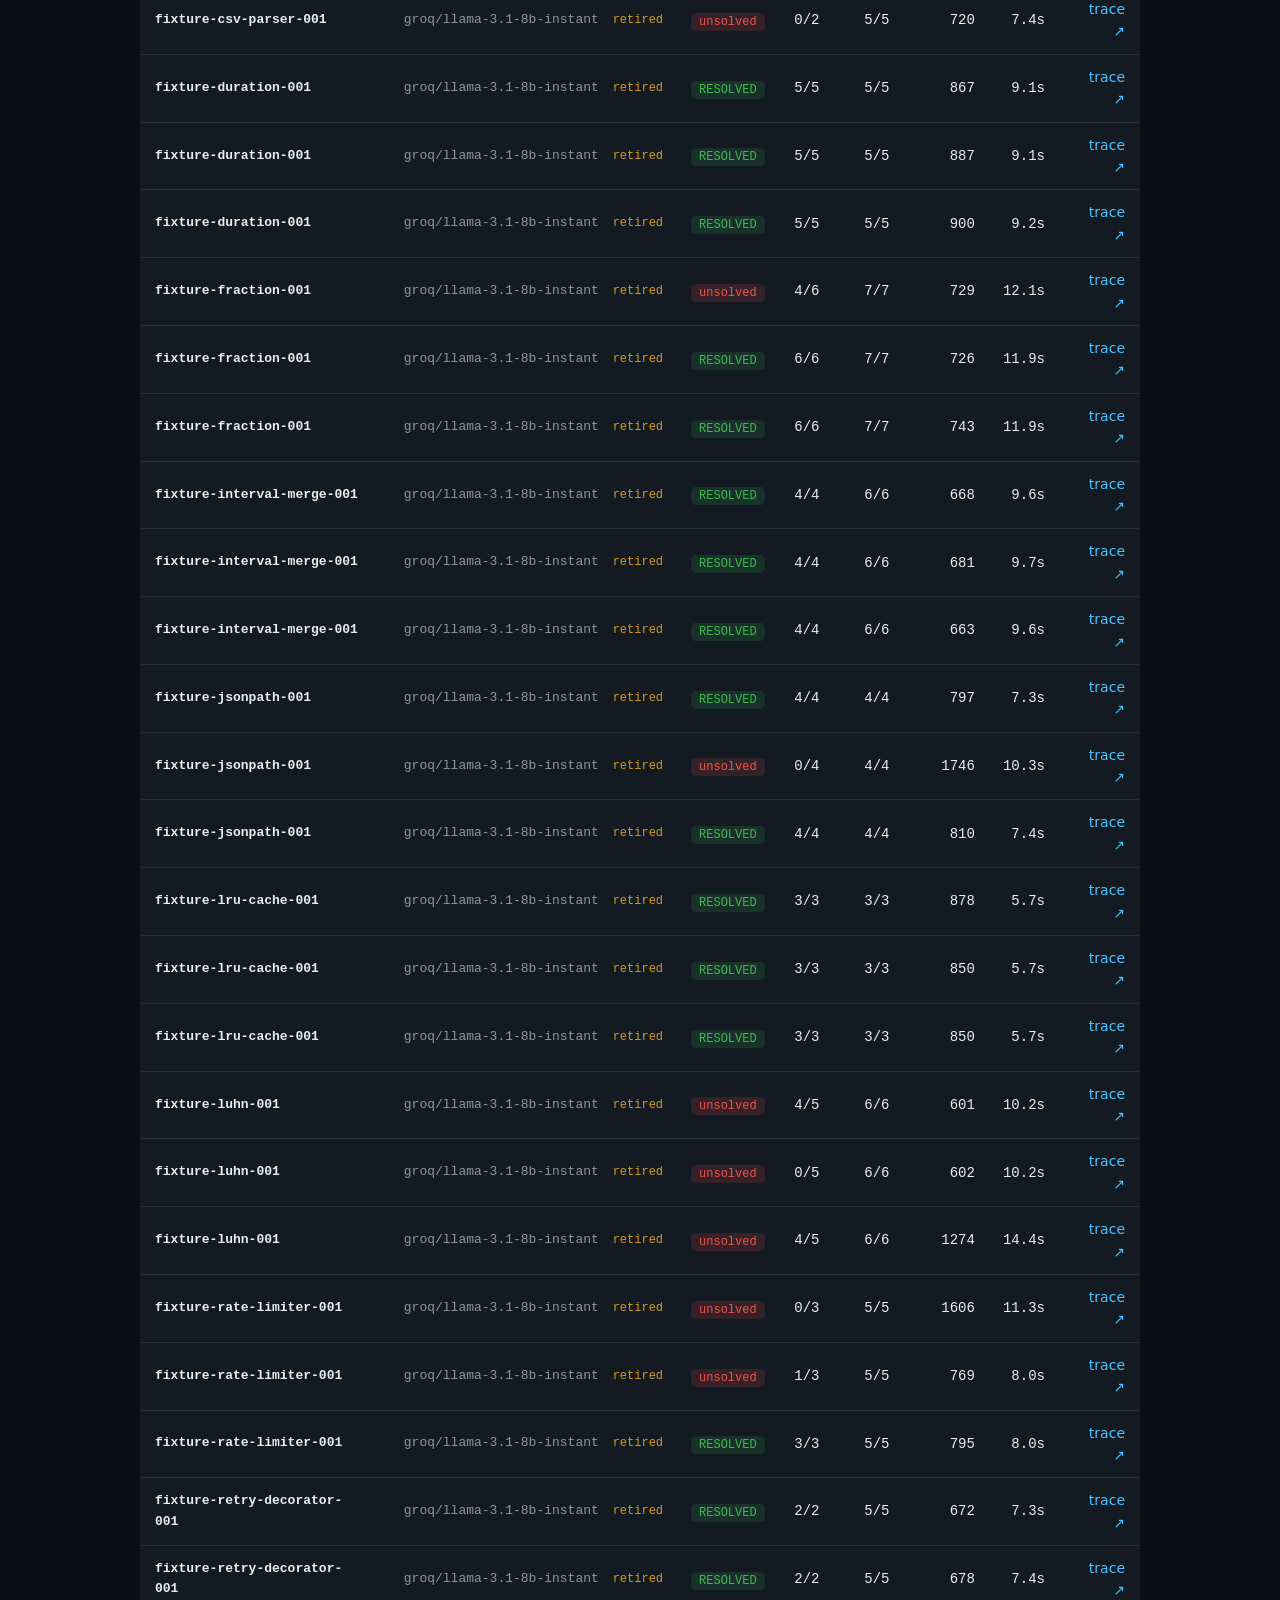
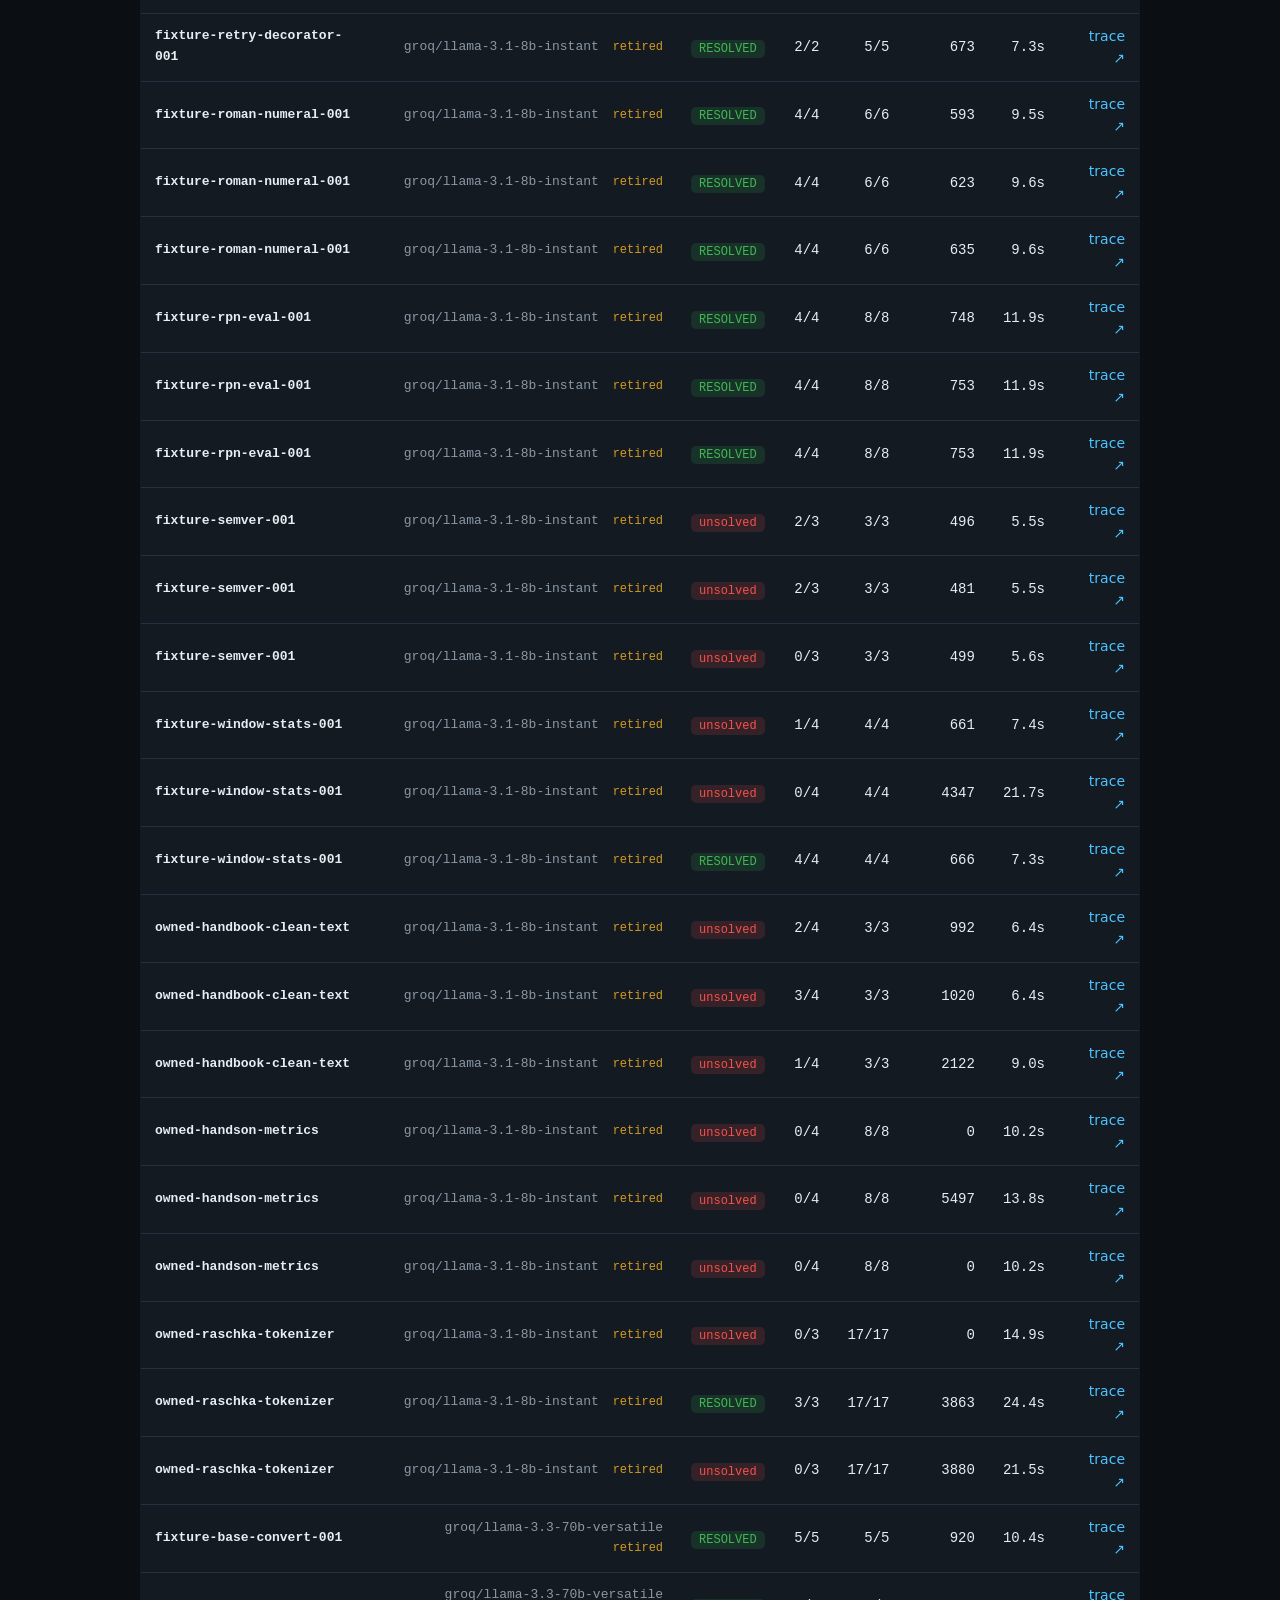
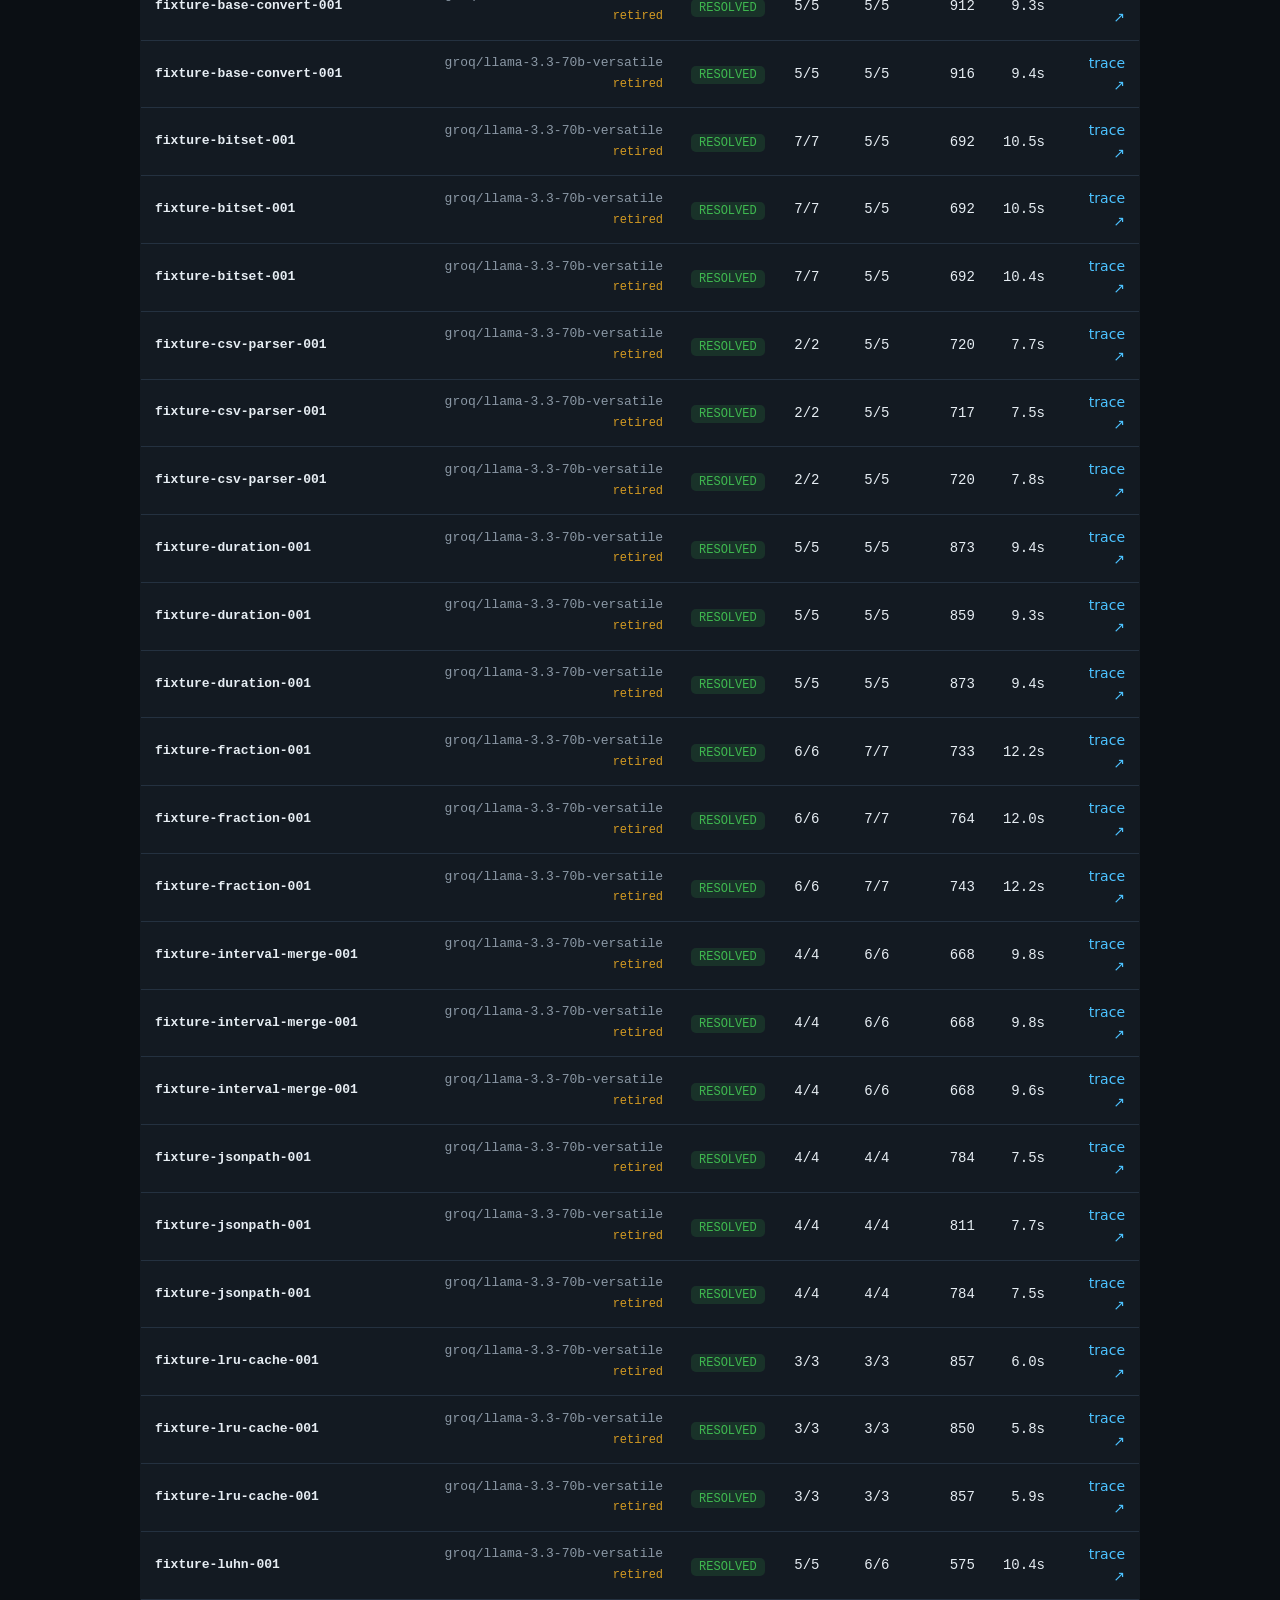
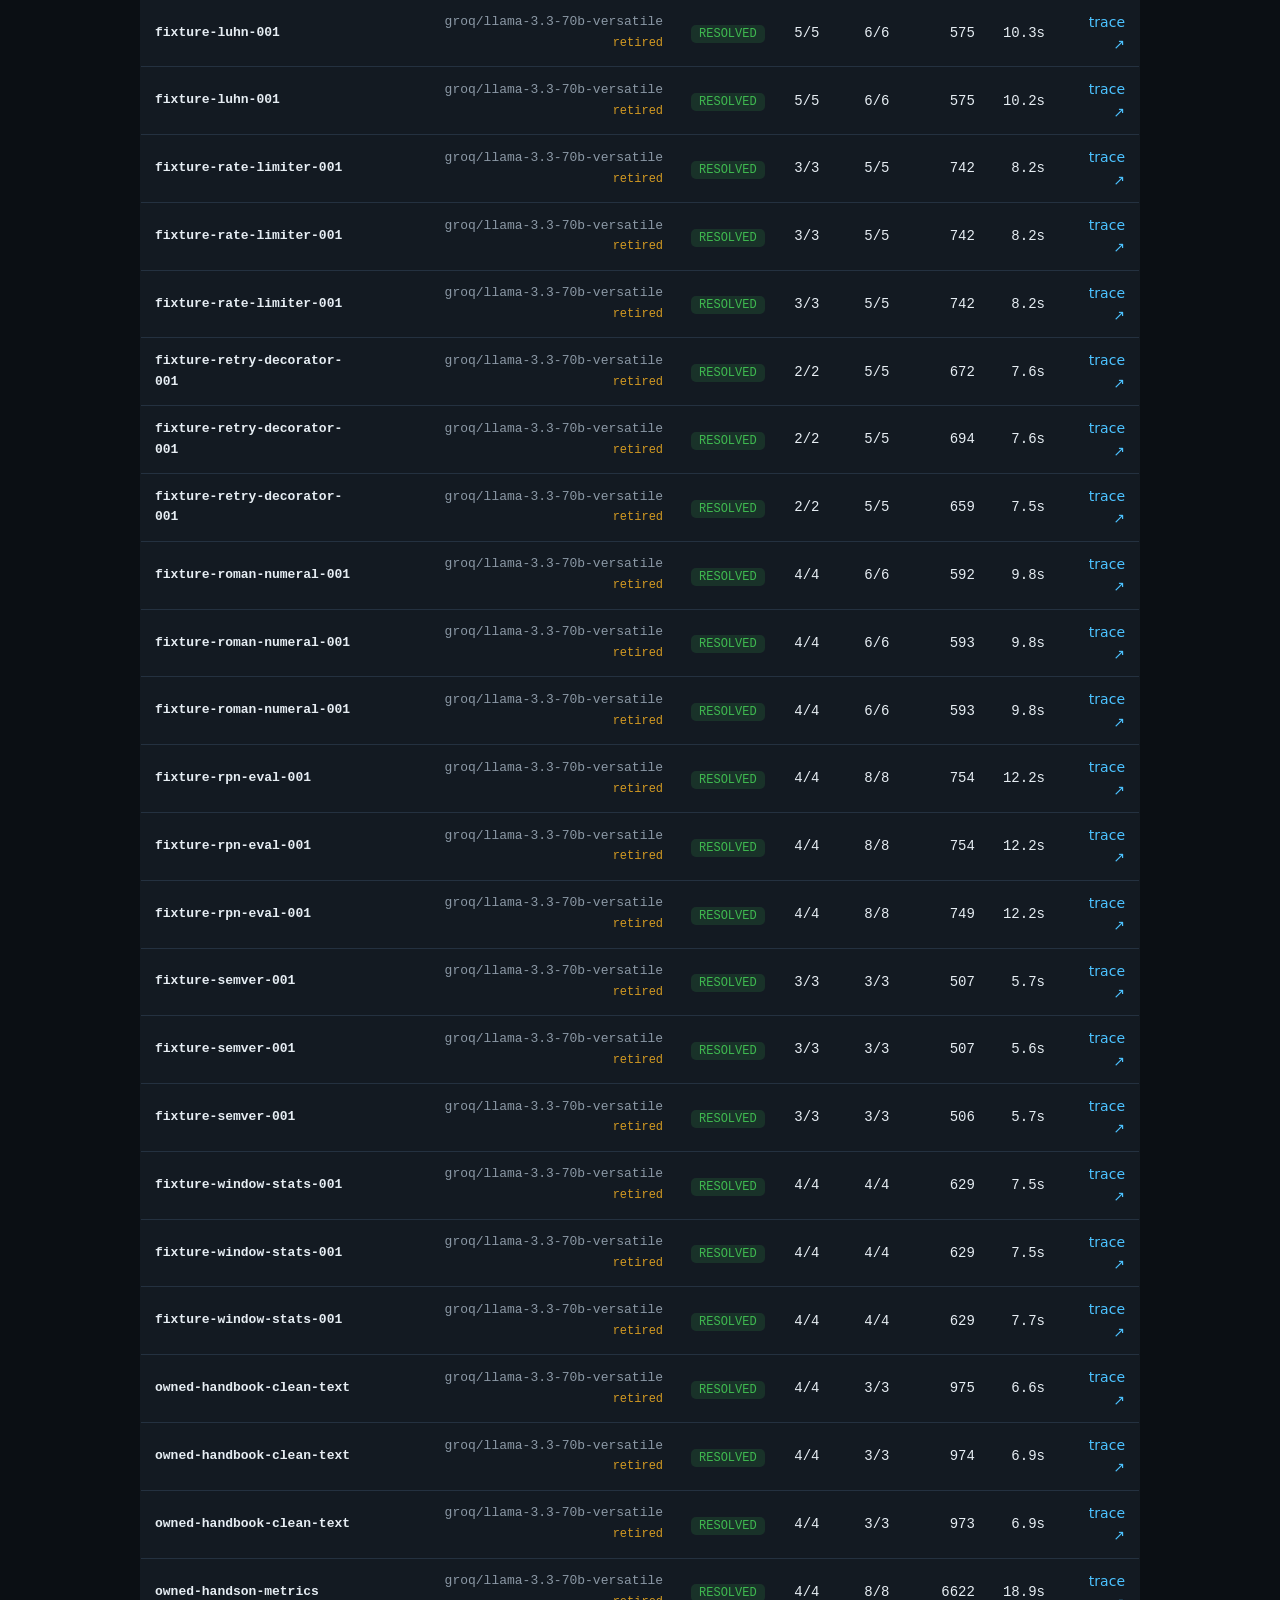
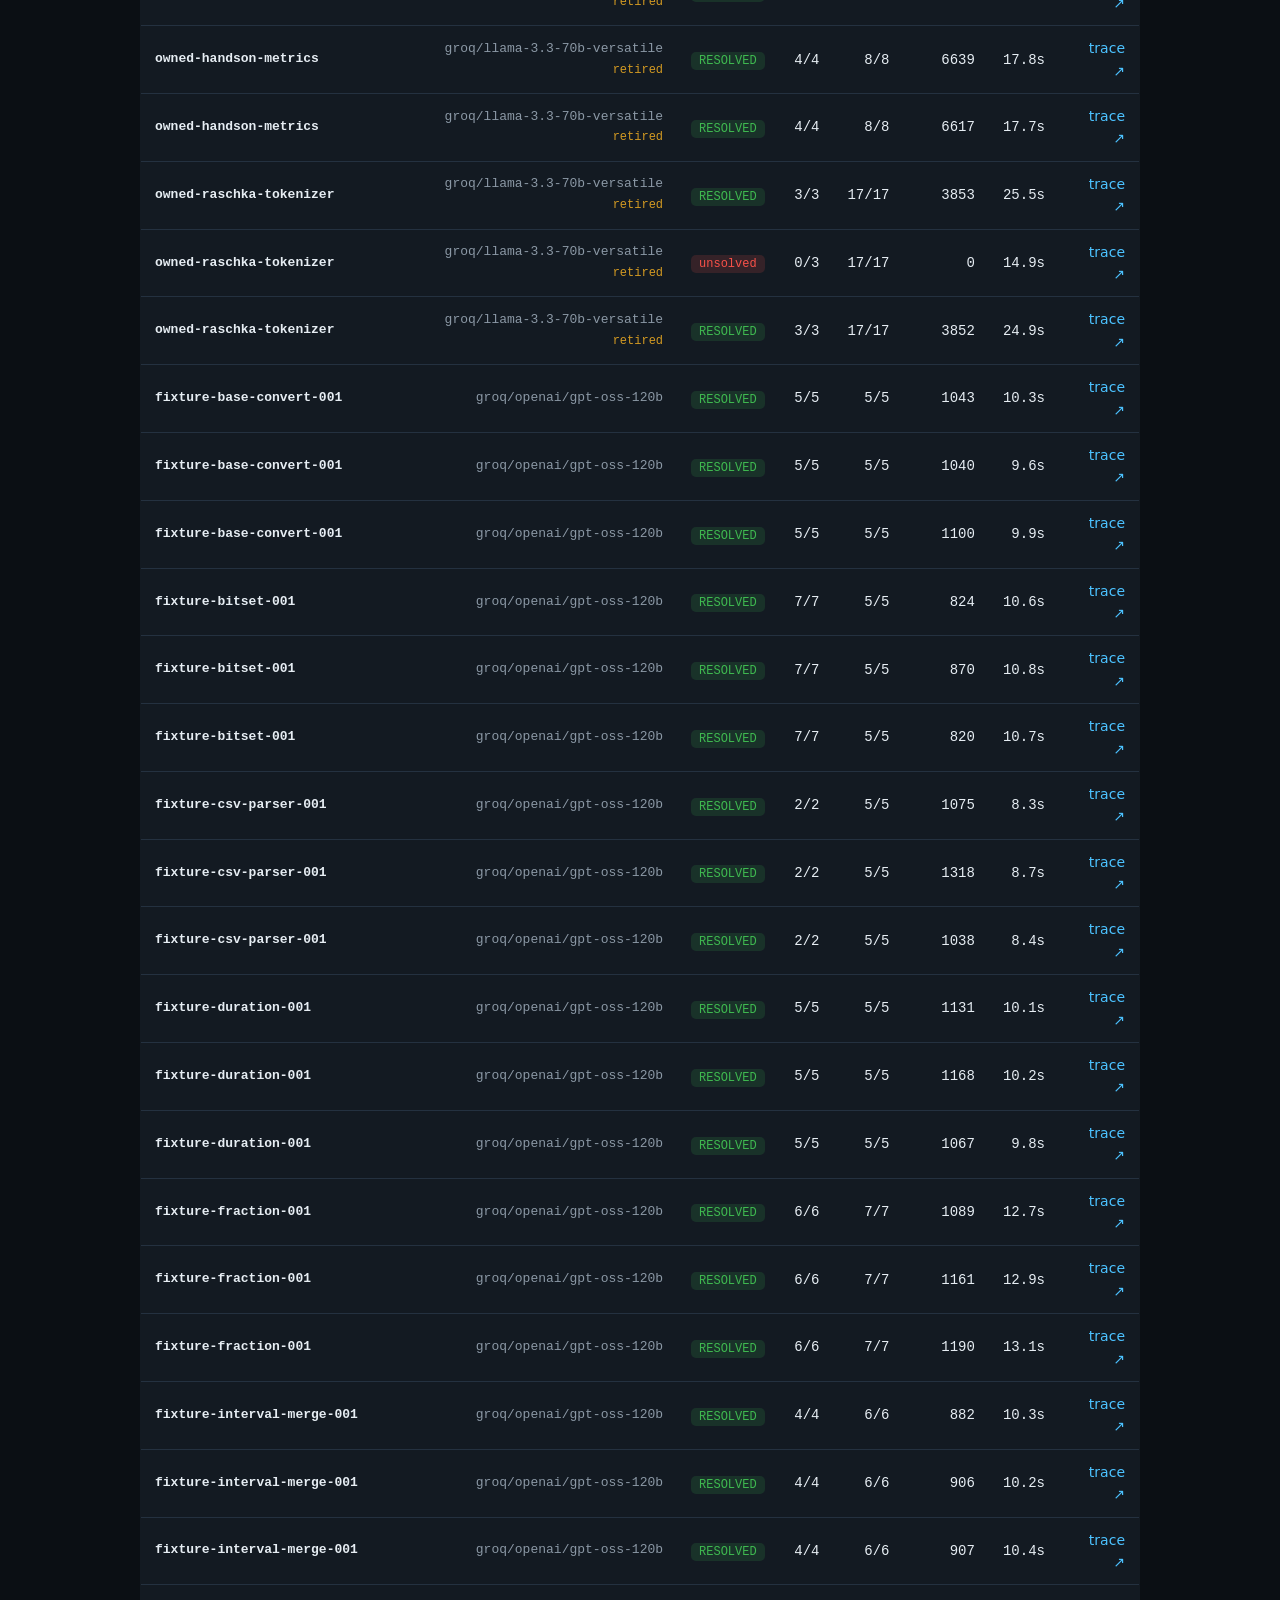
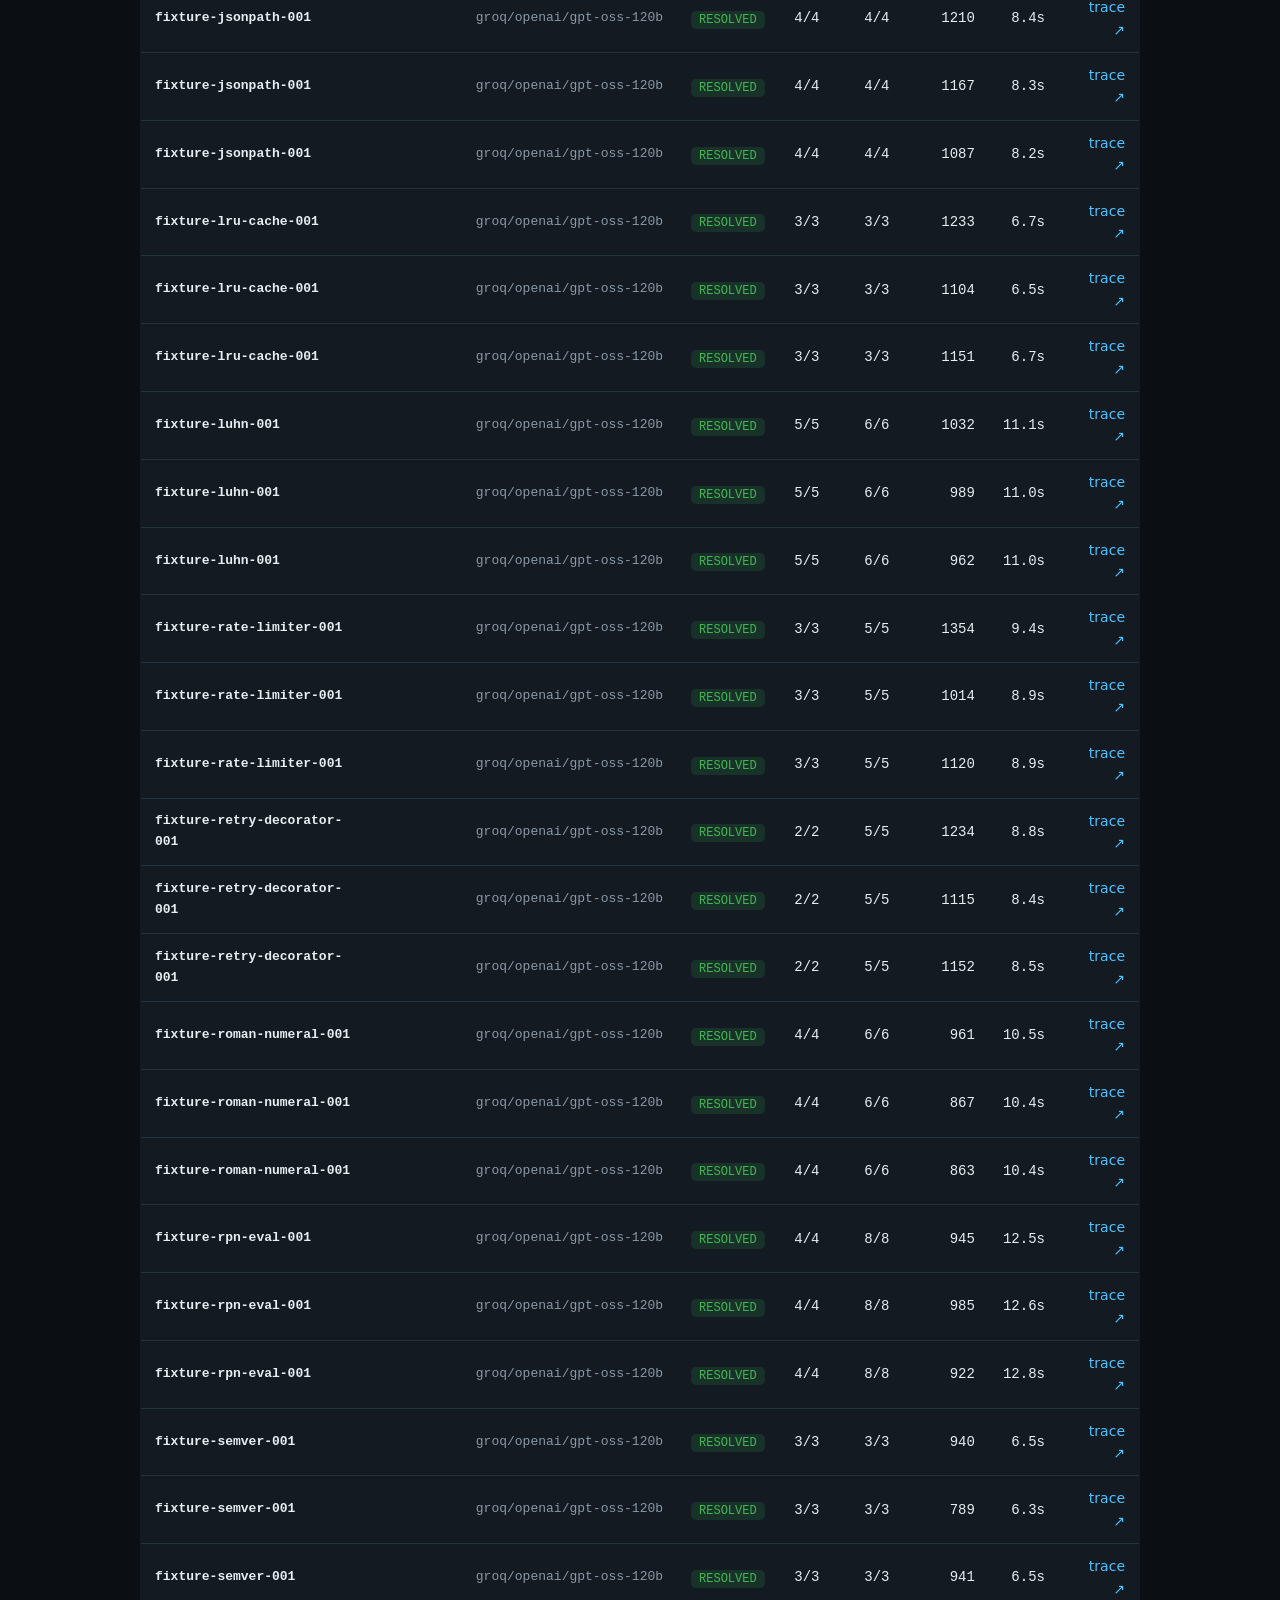
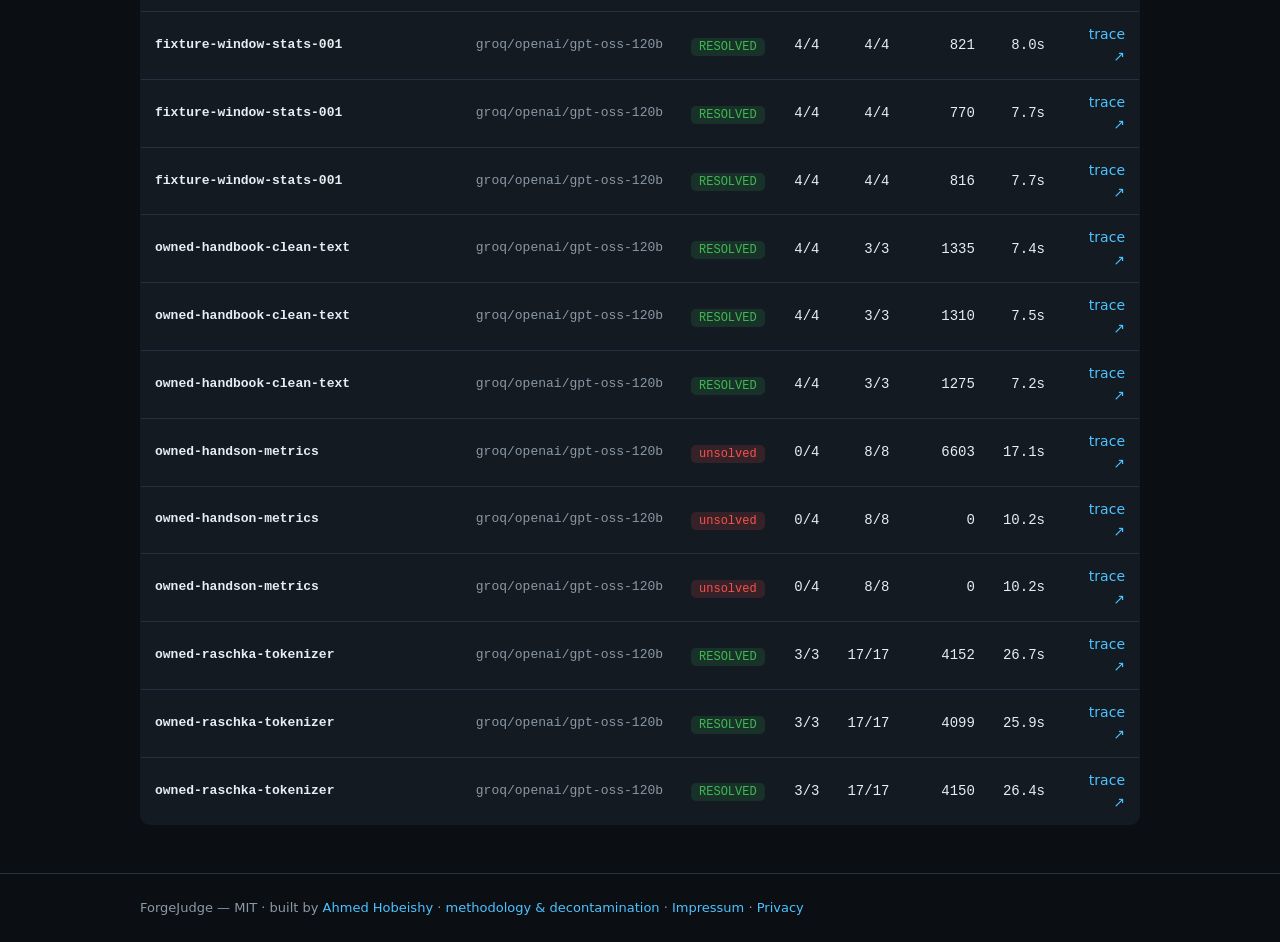
==== commit eacf290f: "feat(dashboard): archive banner, final-snapshot labels, retired-model markers - Archive banner on th" ====
--- a/dashboard/public/index.html
+++ b/dashboard/public/index.html
@@ -4,7 +4,7 @@
   <meta charset="utf-8" />
   <meta name="viewport" content="width=device-width, initial-scale=1" />
   <title>ForgeJudge — leaderboard + CI gate for autonomous coding agents</title>
-  <meta name="description" content="An open, always-on leaderboard and CI gate for autonomous coding agents — every patch sandboxed, every run traced, every regression fails the build. $0 stack." />
+  <meta name="description" content="Archived: an open leaderboard and CI gate for autonomous coding agents — every patch sandboxed, every run traced, every regression fails the build. $0 stack. Final results frozen at the 2026-07-02 sweep." />
   <link rel="canonical" href="https://forgejudge.ahmedhobeishy.tech/" />
   <meta property="og:type" content="website" />
   <meta property="og:url" content="https://forgejudge.ahmedhobeishy.tech/" />
@@ -33,11 +33,16 @@
       <a href="https://github.com/ahmedEid1/forgejudge" target="_blank" rel="noopener">GitHub ↗</a>
     </nav>
   </div></header>
+  <div class="archive-banner" role="note"><div class="wrap">
+    <b>Archived.</b> ForgeJudge is no longer maintained: this is the final snapshot (sweep of 2026-07-02, 162 runs)
+    and nothing runs on a schedule any more. Groq retired both Llama models on 2026-08-16.
+    <a href="https://github.com/ahmedEid1/forgejudge/blob/main/docs/ARCHIVE.md" target="_blank" rel="noopener">Archive notes &amp; how to rerun it ↗</a>
+  </div></div>
 
   <main class="wrap" id="main">
     <section class="hero">
       <h1>Execution-as-judge for autonomous coding agents.</h1>
-      <p class="lede">Every patch runs in a sandbox, every run has a public trace, every regression fails
+      <p class="lede">Every patch runs in a sandbox, every run is traced, every regression fails
         the build — on a <b>$0</b> stack, against a contamination-resistant, intrinsically-verifiable golden set.
         The engineered harness is the deliverable, not the resolution rate.</p>
       <div class="pills">
@@ -60,7 +65,8 @@
 
     <section>
       <h2>Per-run results</h2>
-      <p class="small muted">Each run is reproducible and deep-links to its full OpenTelemetry trace in Langfuse.</p>
+      <p class="small muted">Each run's stored patch re-grades deterministically to the verdict shown. Trace links point at the
+        original Langfuse project and are not expected to resolve any more.</p>
       <div id="runs"><p class="muted">Loading…</p></div>
     </section>
   </main>
--- a/dashboard/public/styles.css
+++ b/dashboard/public/styles.css
@@ -75,6 +75,12 @@
   padding: 4px 12px; font-size: 13px; color: var(--muted); }
 .pill b { color: var(--text); }
 
+/* Archive notice at the top of the main pages (project archived 2026-09-28). */
+.archive-banner { background: var(--panel-2); border-bottom: 1px solid var(--border);
+  border-left: 3px solid var(--amber); font-size: 14px; padding: 10px 0; }
+.archive-banner b { color: var(--amber); }
+.retired { color: var(--amber); font-size: 12px; margin-left: 6px; white-space: nowrap; }
+
 .note { background: var(--panel); border: 1px solid var(--border); border-left: 3px solid var(--amber);
   border-radius: 8px; padding: 12px 16px; color: var(--muted); font-size: 14px; margin: 18px 0; }
 
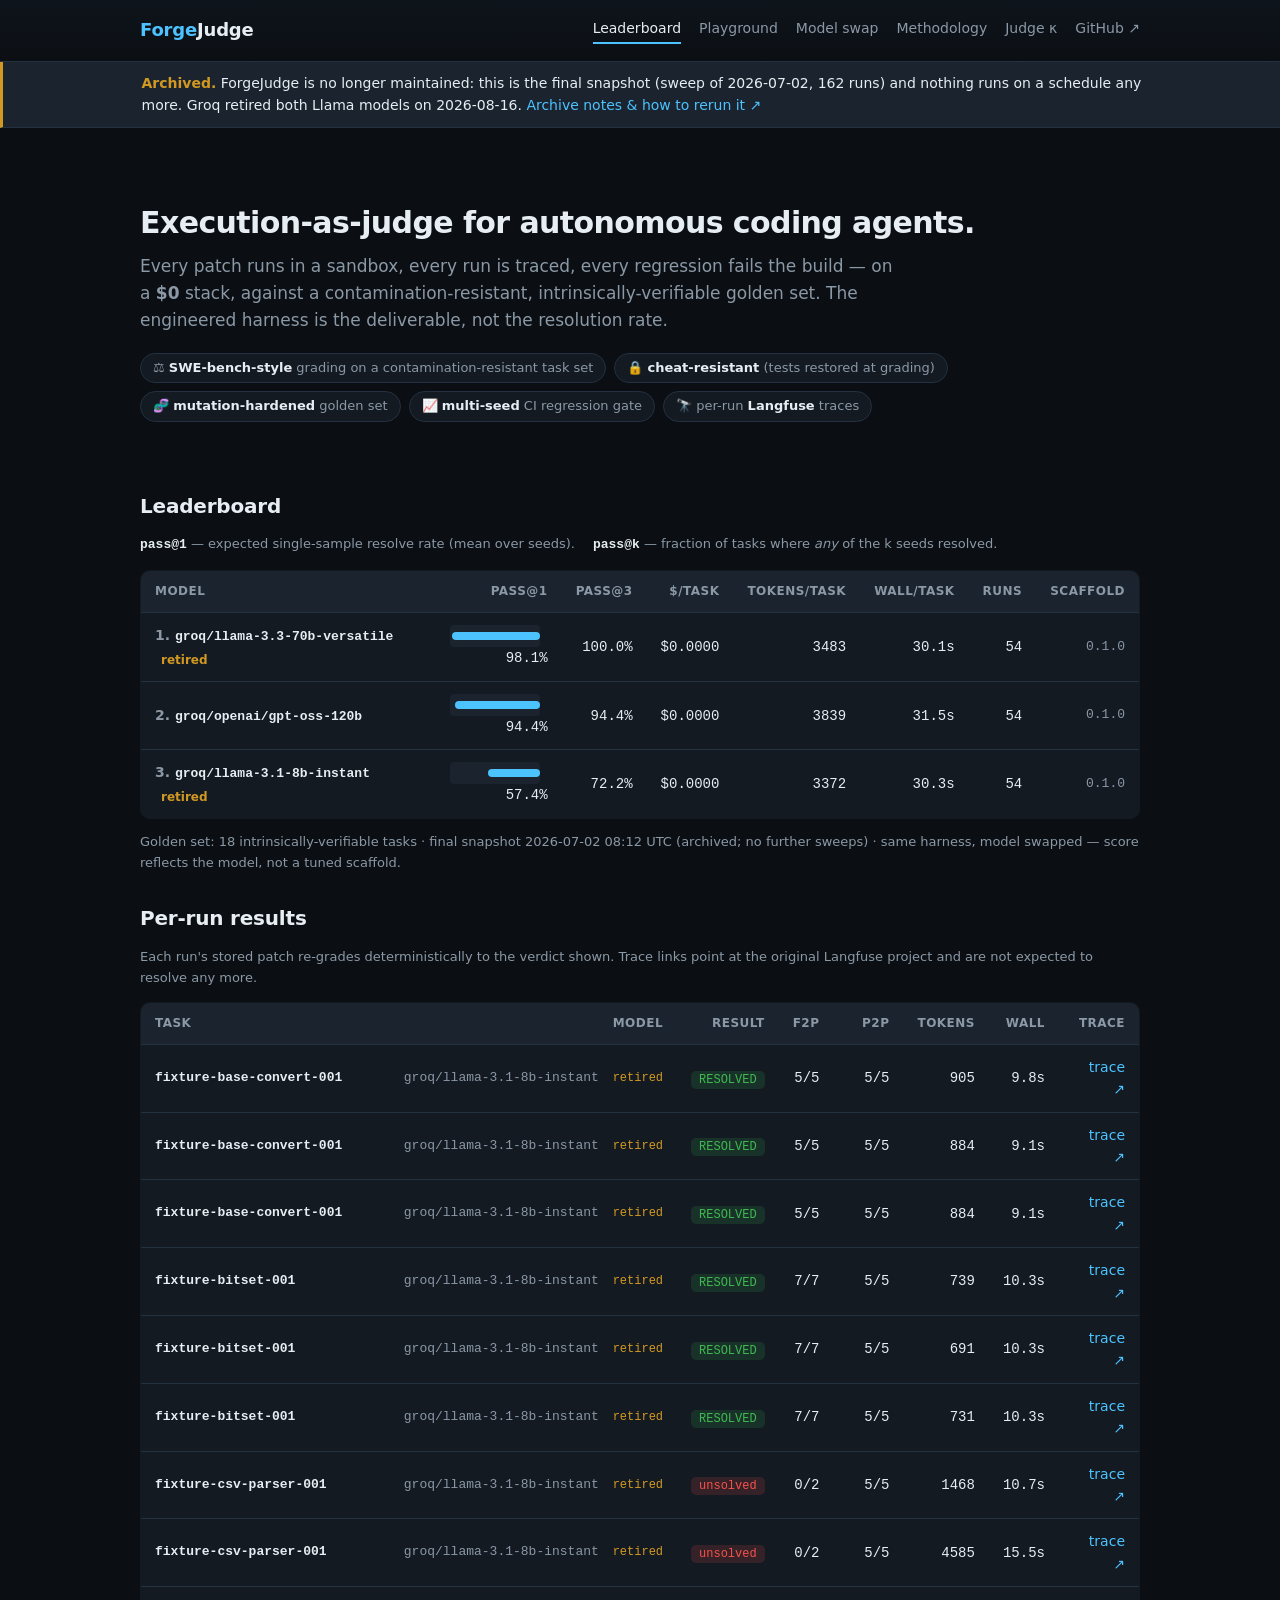
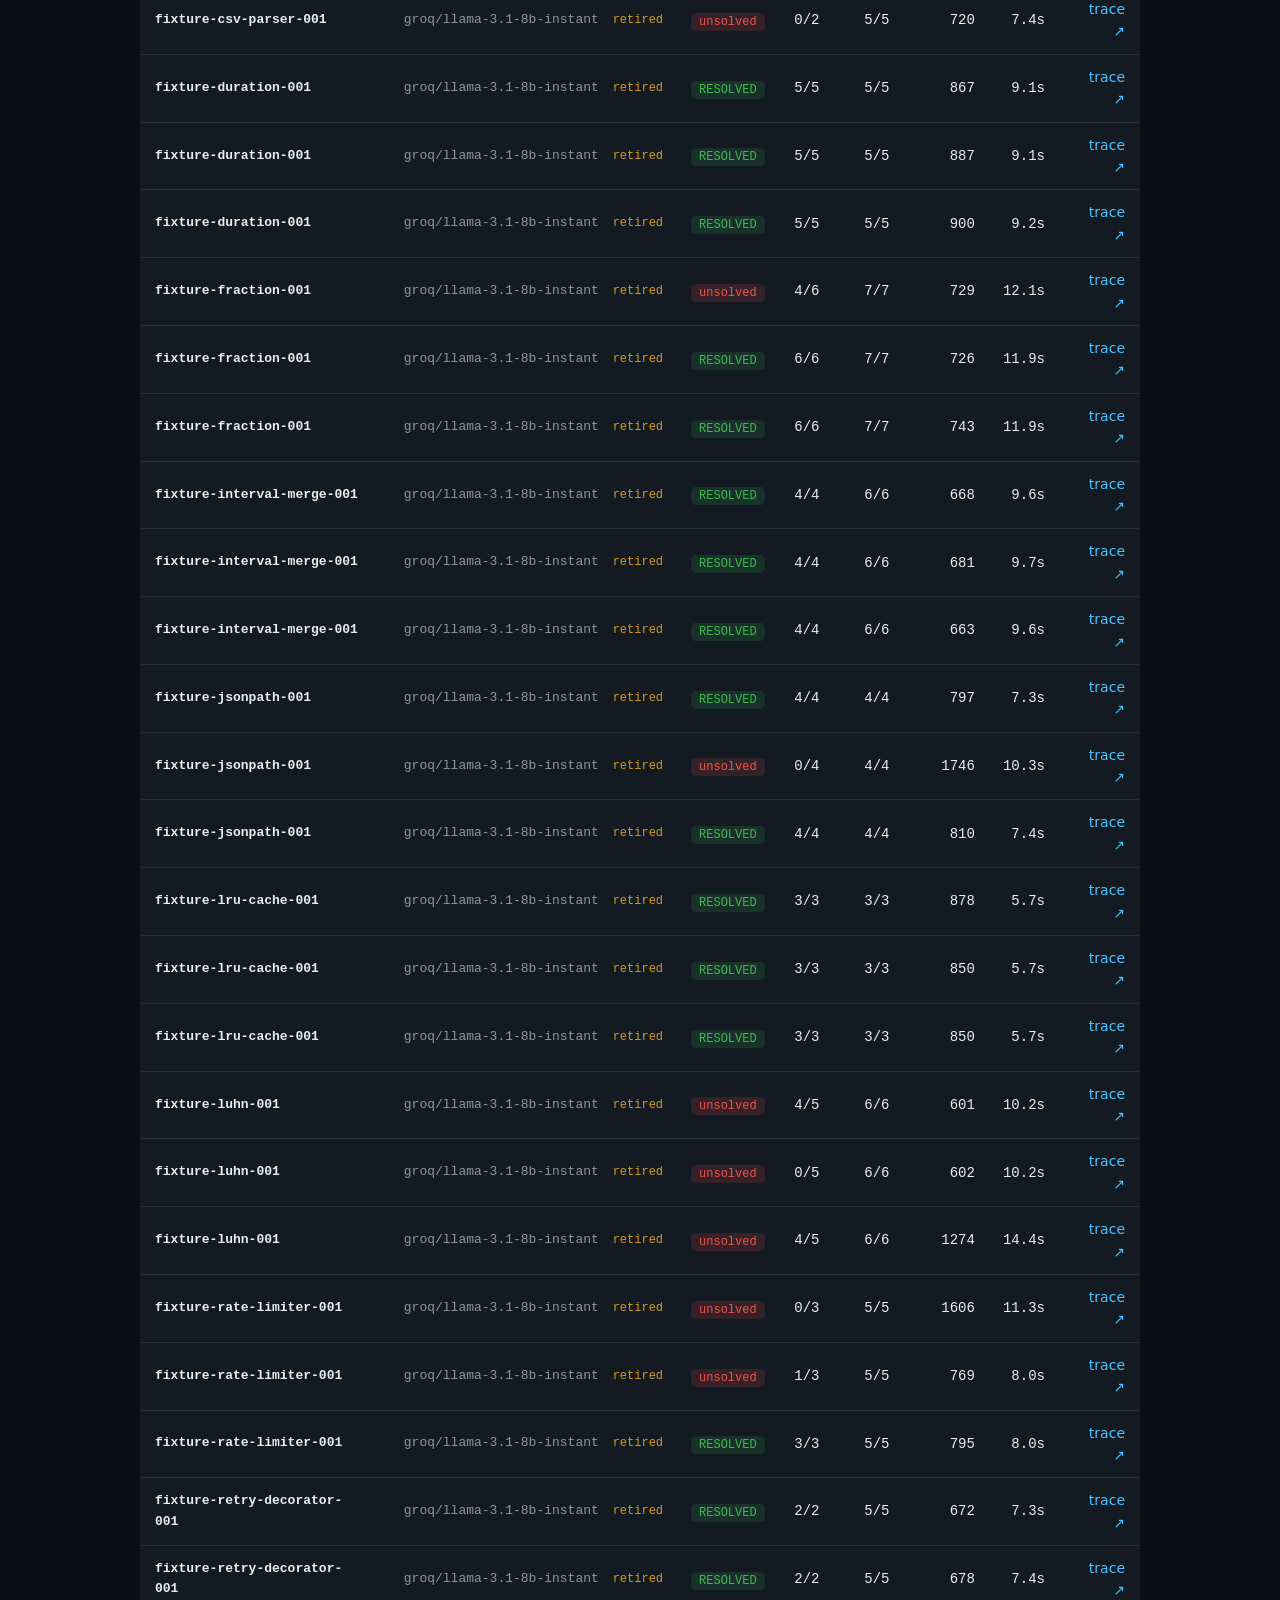
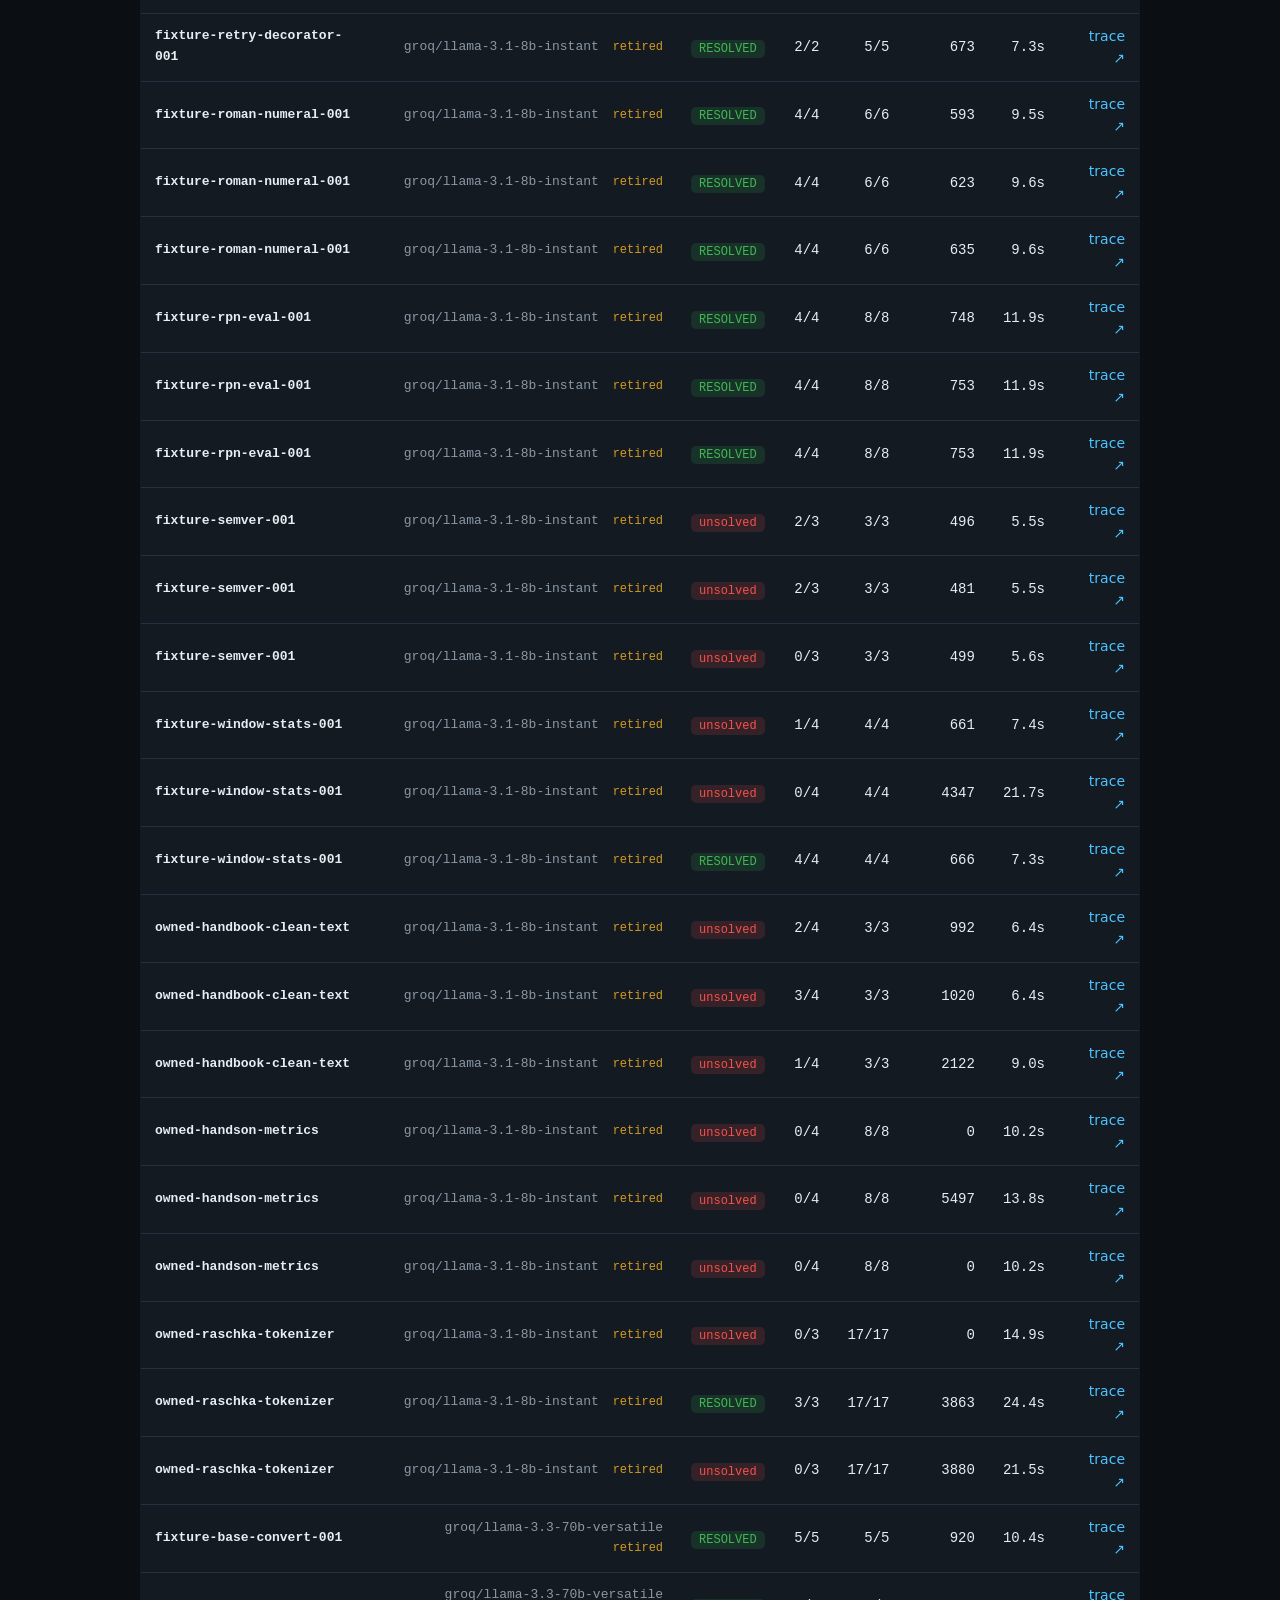
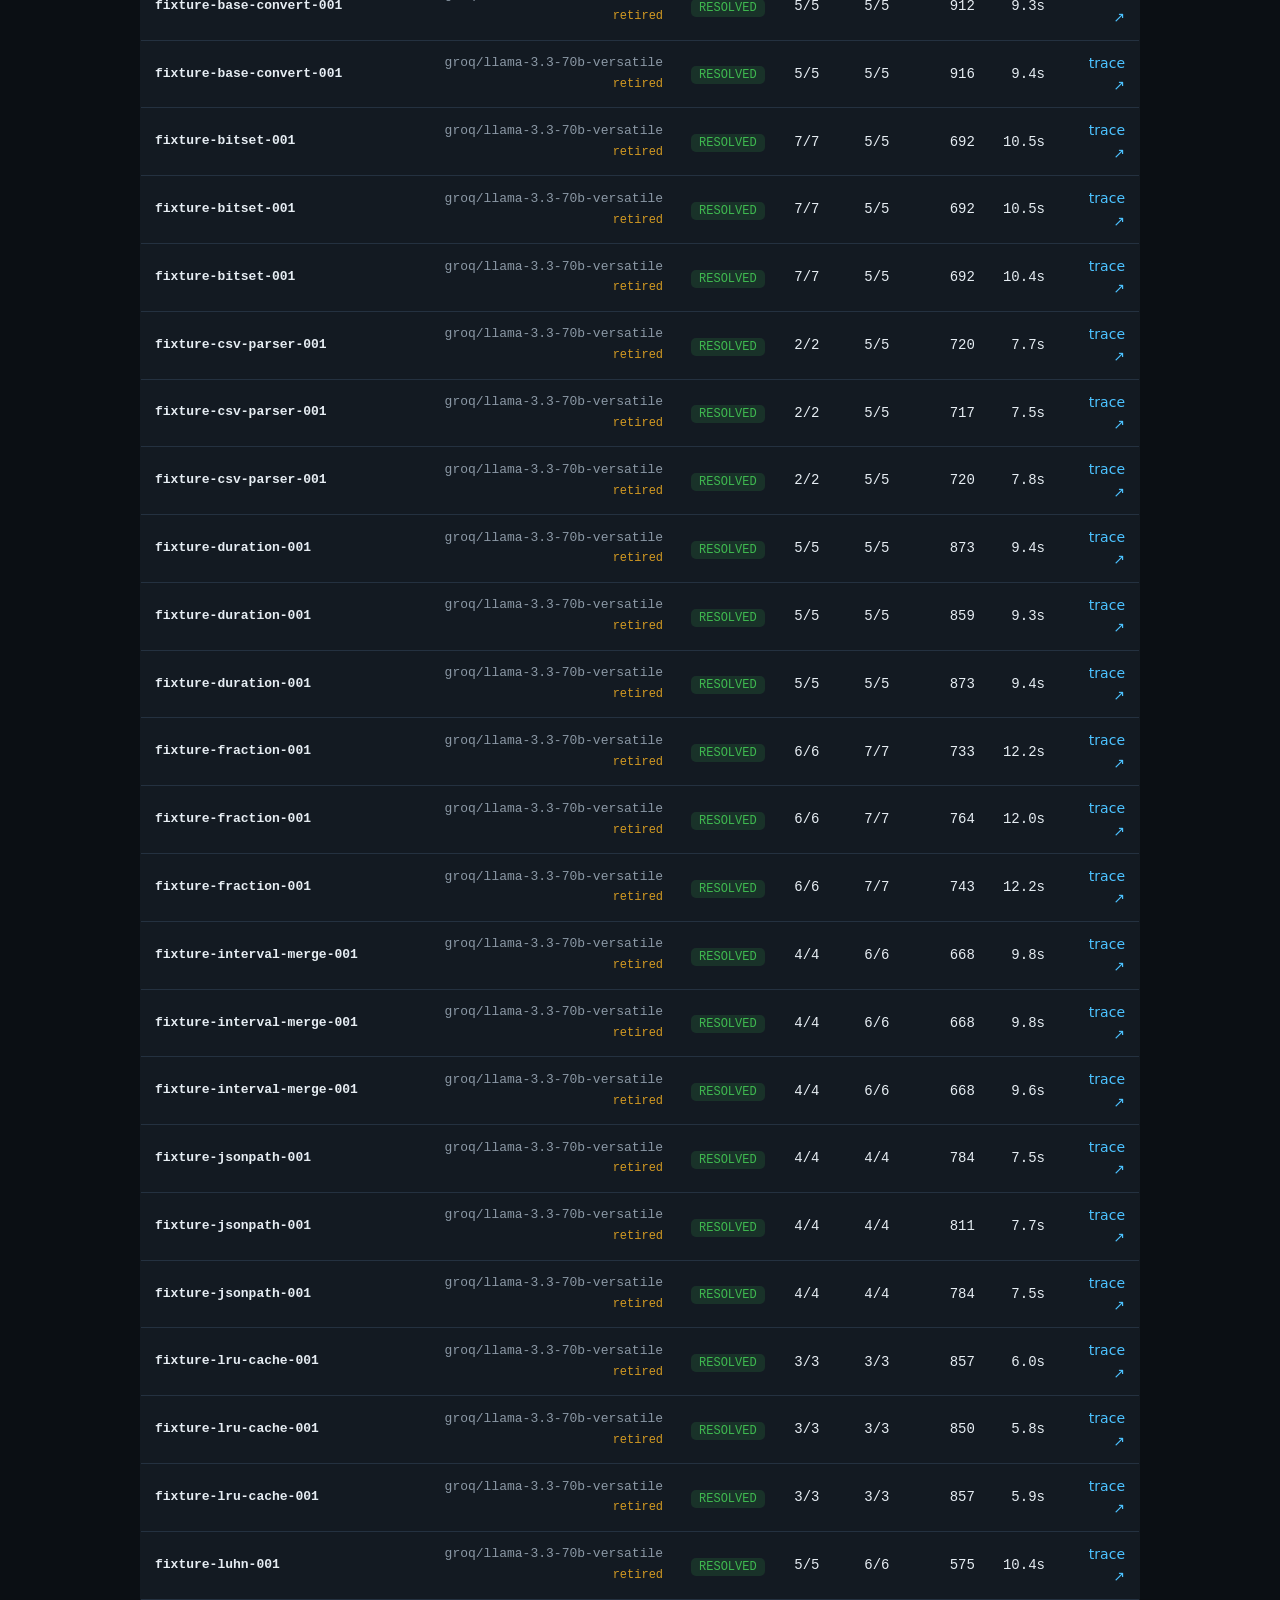
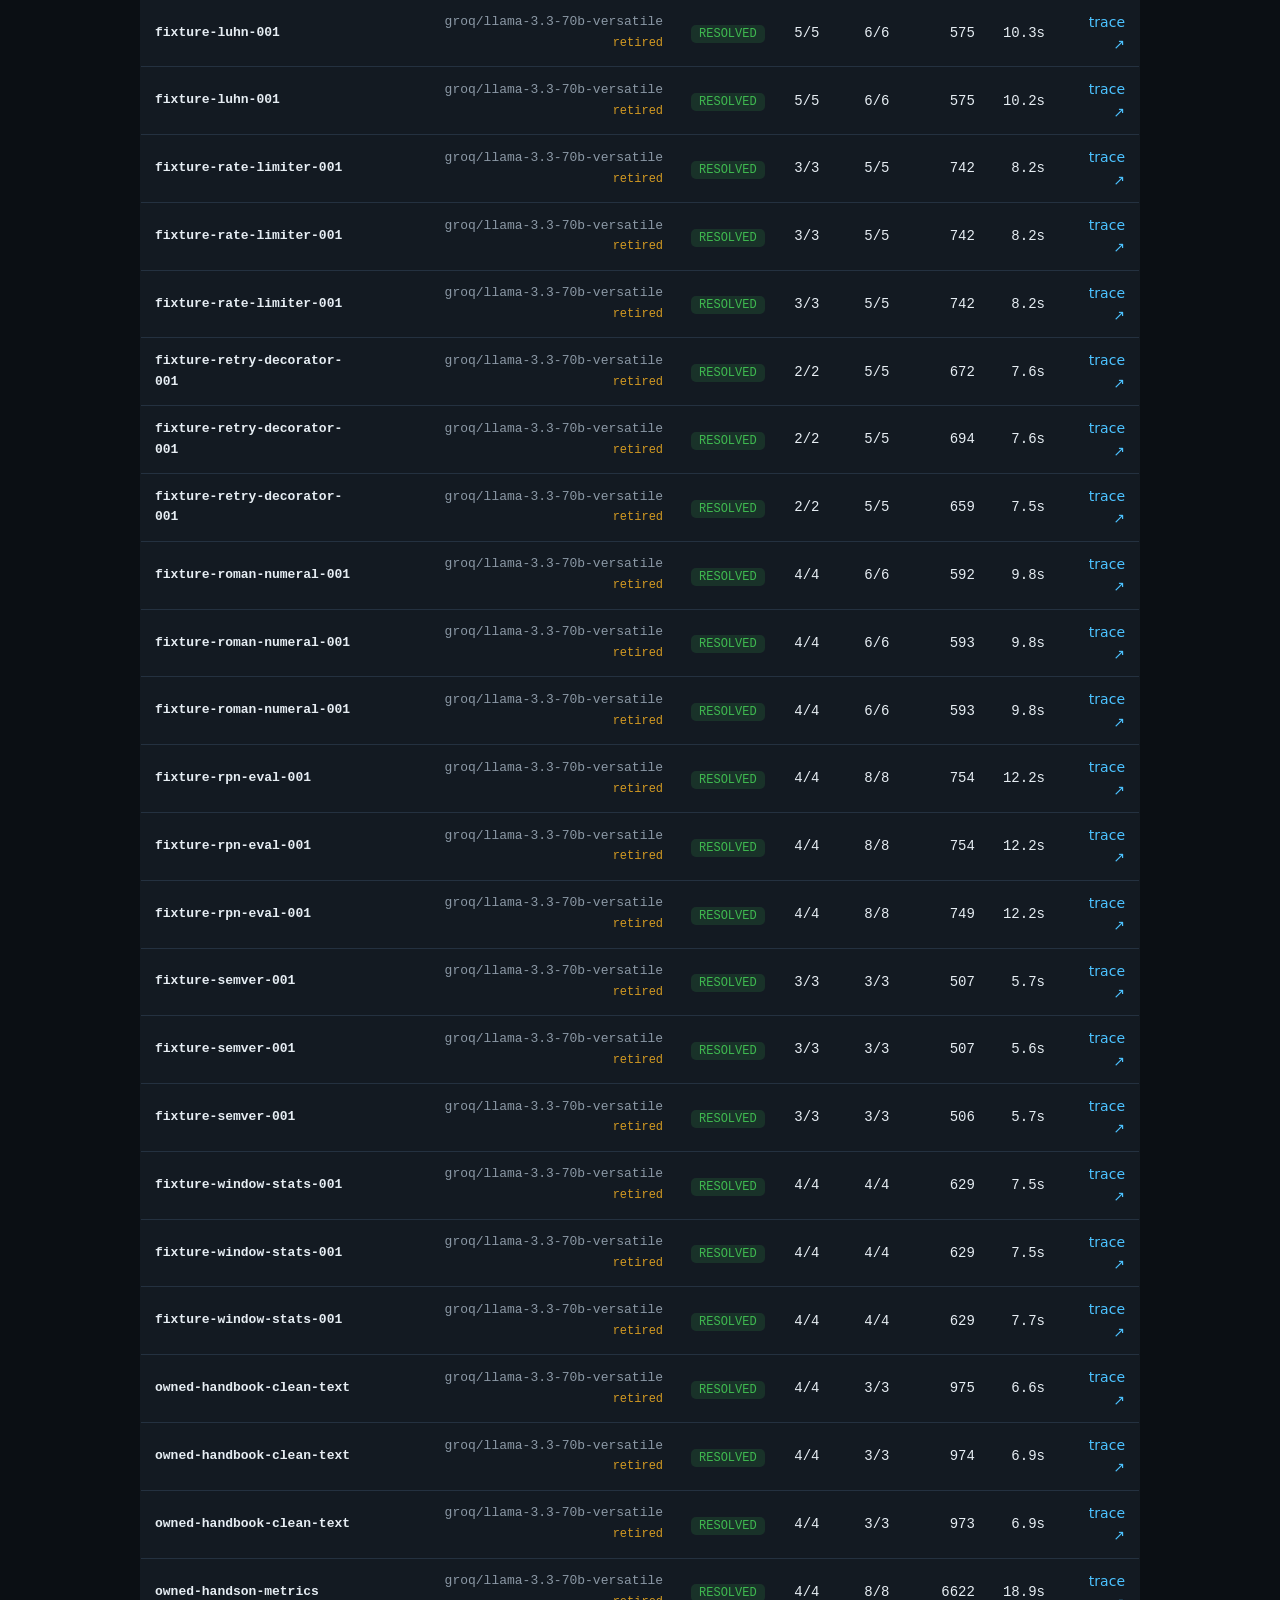
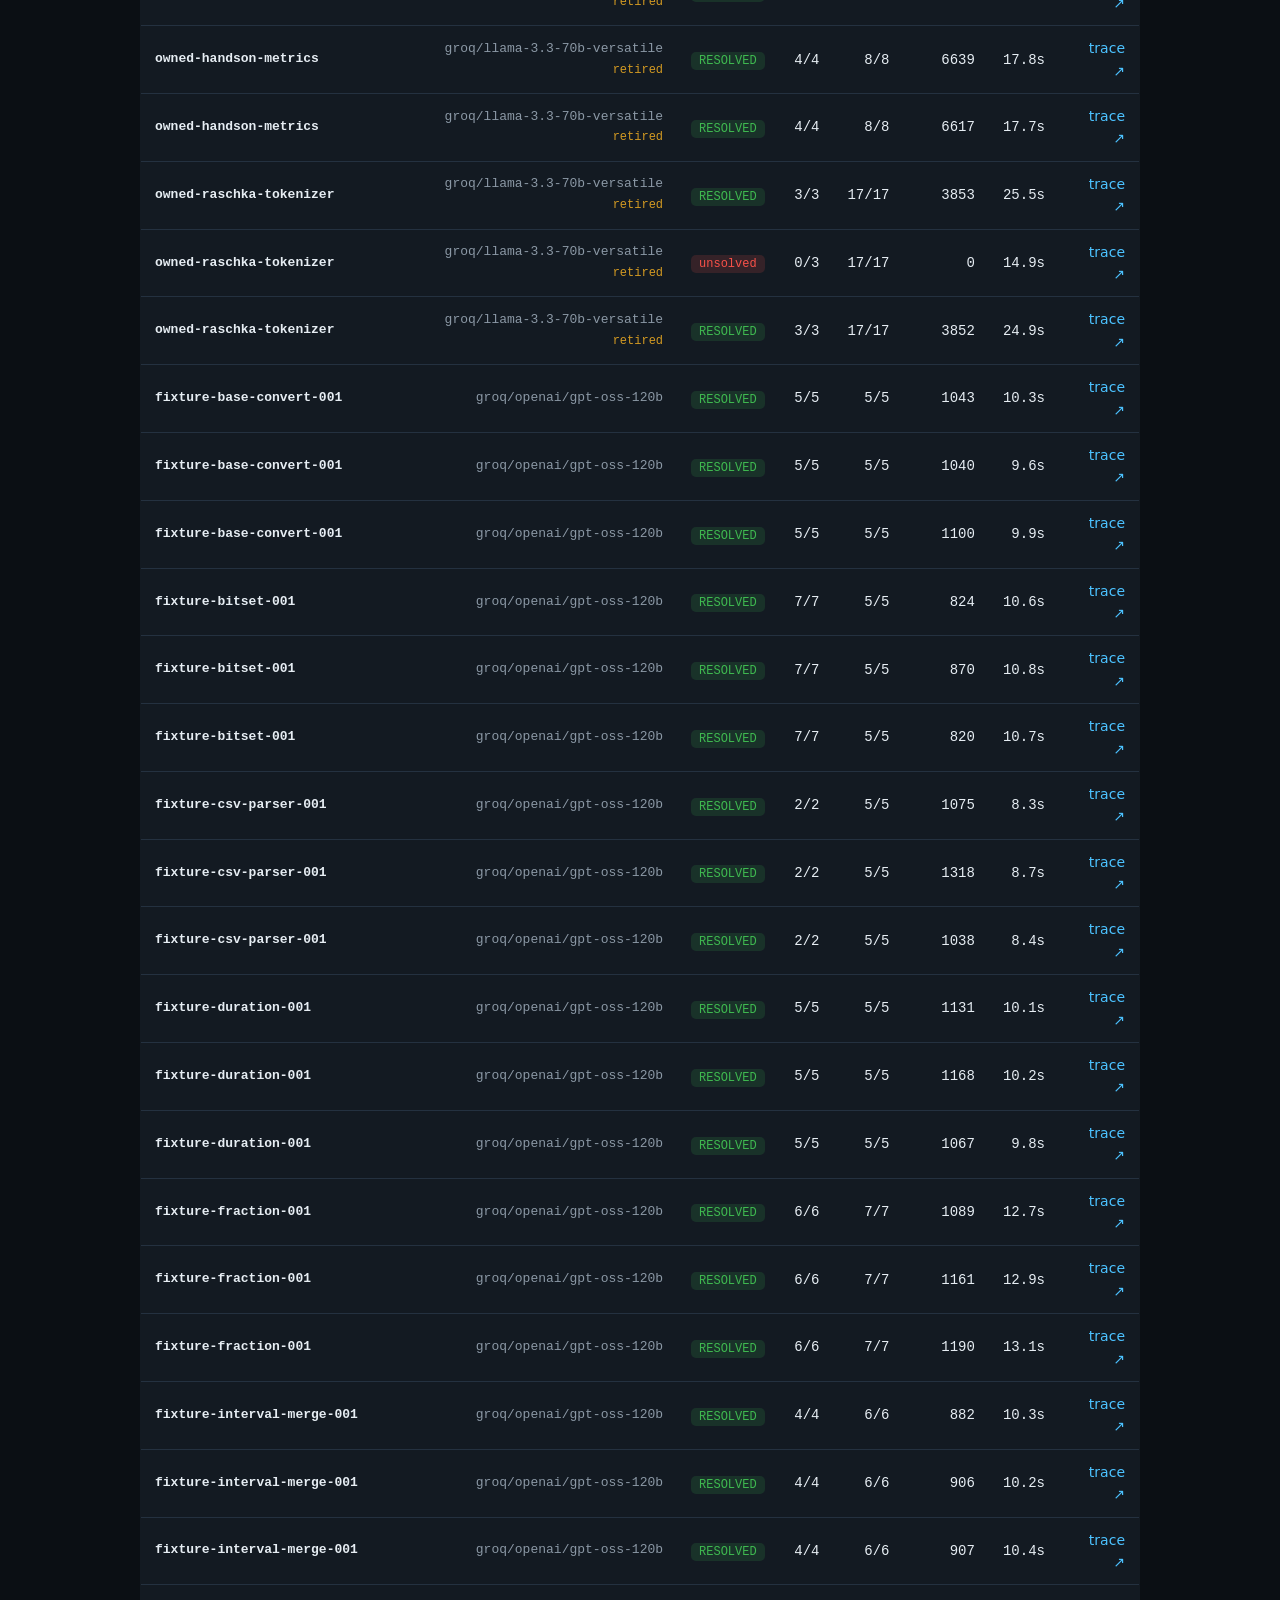
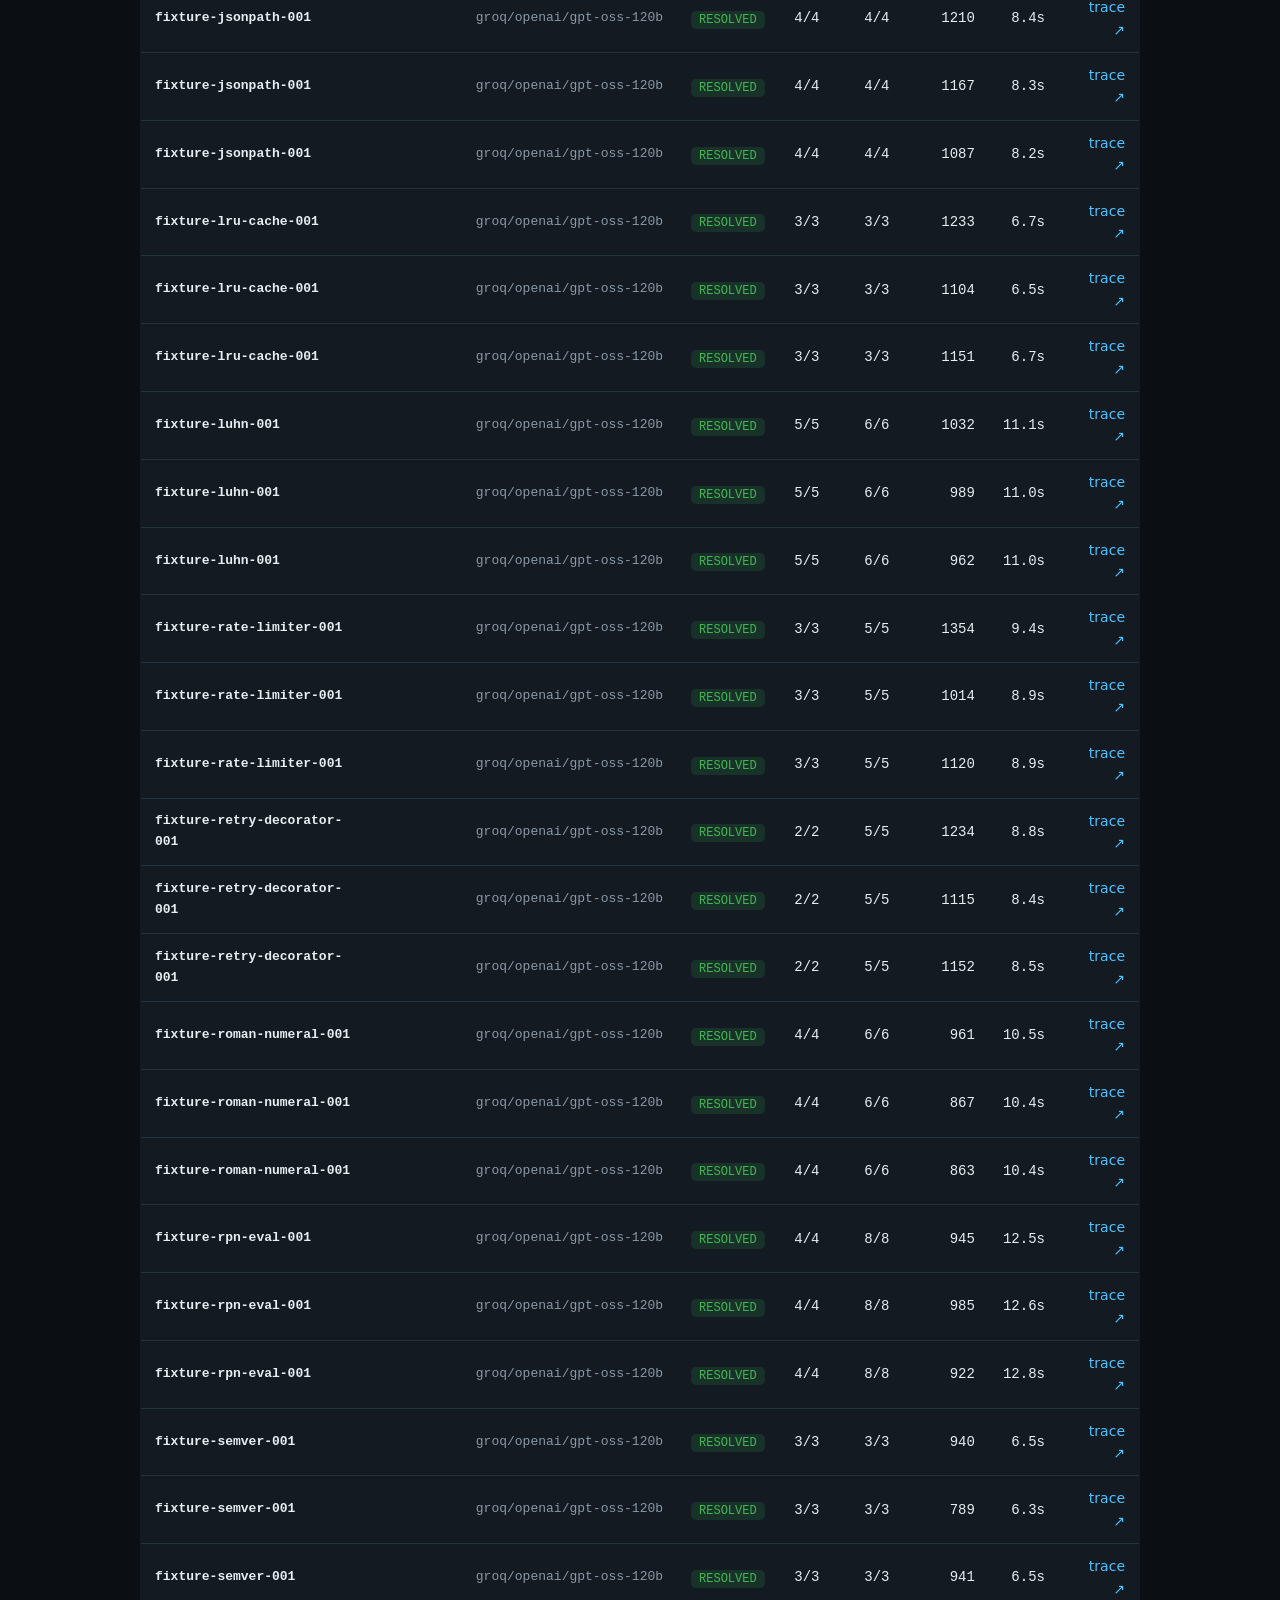
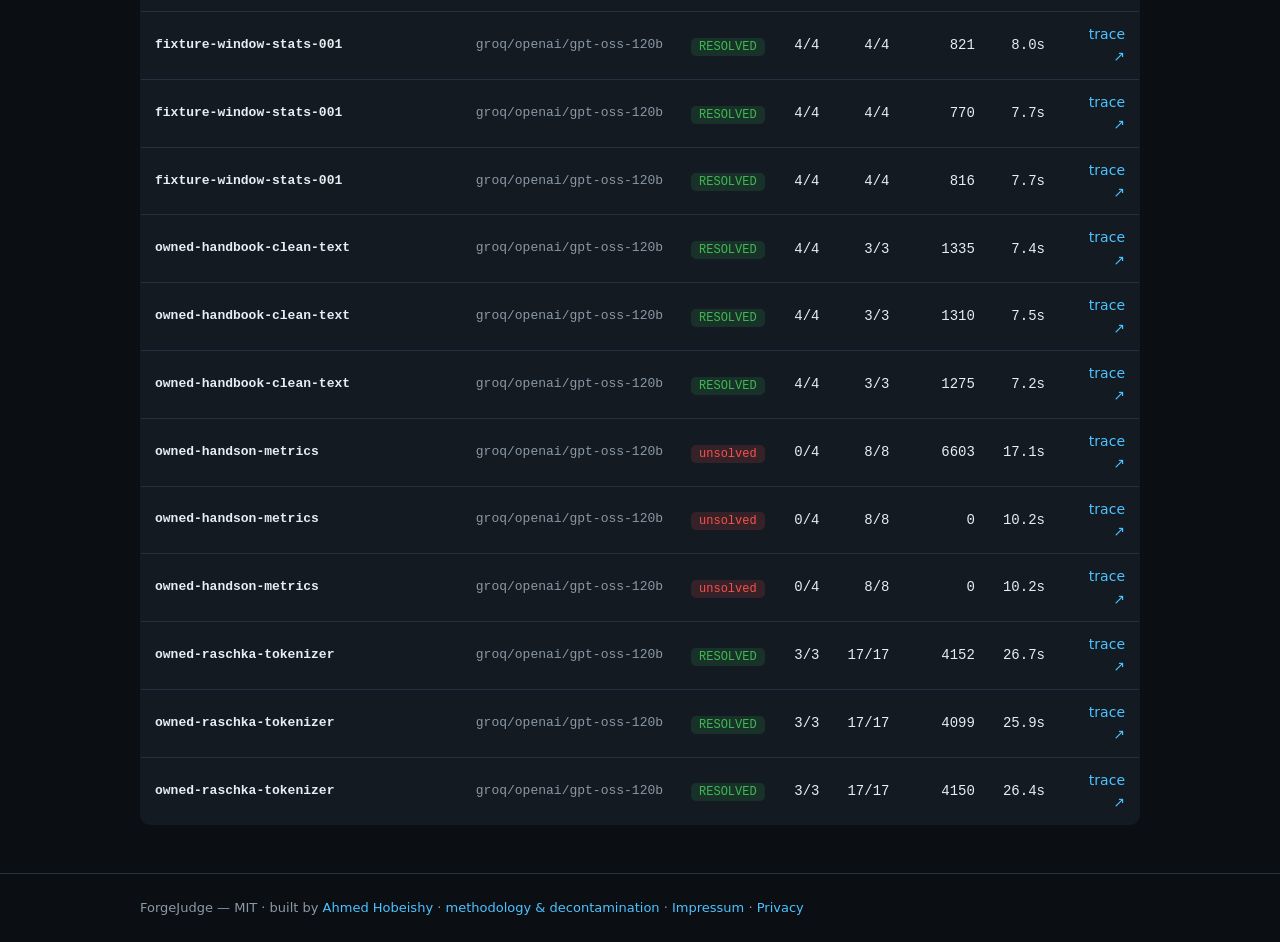
==== commit 55830805: "docs(archive): accurate grading wording, trace-link status, known limits - Replace "swebench-equival" ====
--- a/dashboard/public/index.html
+++ b/dashboard/public/index.html
@@ -9,13 +9,13 @@
   <meta property="og:type" content="website" />
   <meta property="og:url" content="https://forgejudge.ahmedhobeishy.tech/" />
   <meta property="og:title" content="ForgeJudge — leaderboard + CI gate for autonomous coding agents" />
-  <meta property="og:description" content="Open leaderboard + CI gate for autonomous coding agents. Execution-as-judge, public traces, regression gate — on a $0 stack." />
+  <meta property="og:description" content="Archived: open leaderboard + CI gate for autonomous coding agents. Execution-as-judge, per-run traces, regression gate — final results frozen 2026-07-02." />
   <meta property="og:image" content="https://forgejudge.ahmedhobeishy.tech/og.png" />
   <meta property="og:image:width" content="1200" />
   <meta property="og:image:height" content="630" />
   <meta name="twitter:card" content="summary_large_image" />
   <meta name="twitter:title" content="ForgeJudge — leaderboard + CI gate for autonomous coding agents" />
-  <meta name="twitter:description" content="Execution-as-judge, public traces, multi-seed regression gate — on a $0 stack." />
+  <meta name="twitter:description" content="Archived — execution-as-judge, per-run traces, multi-seed regression gate. Final results frozen 2026-07-02." />
   <meta name="twitter:image" content="https://forgejudge.ahmedhobeishy.tech/og.png" />
   <link rel="icon" href="favicon.svg" type="image/svg+xml" />
   <link rel="stylesheet" href="styles.css" />
@@ -46,7 +46,7 @@
         the build — on a <b>$0</b> stack, against a contamination-resistant, intrinsically-verifiable golden set.
         The engineered harness is the deliverable, not the resolution rate.</p>
       <div class="pills">
-        <span class="pill">⚖️ <b>swebench-equivalent</b> grading</span>
+        <span class="pill">⚖️ <b>SWE-bench-style</b> grading on a contamination-resistant task set</span>
         <span class="pill">🔒 <b>cheat-resistant</b> (tests restored at grading)</span>
         <span class="pill">🧬 <b>mutation-hardened</b> golden set</span>
         <span class="pill">📈 <b>multi-seed</b> CI regression gate</span>
